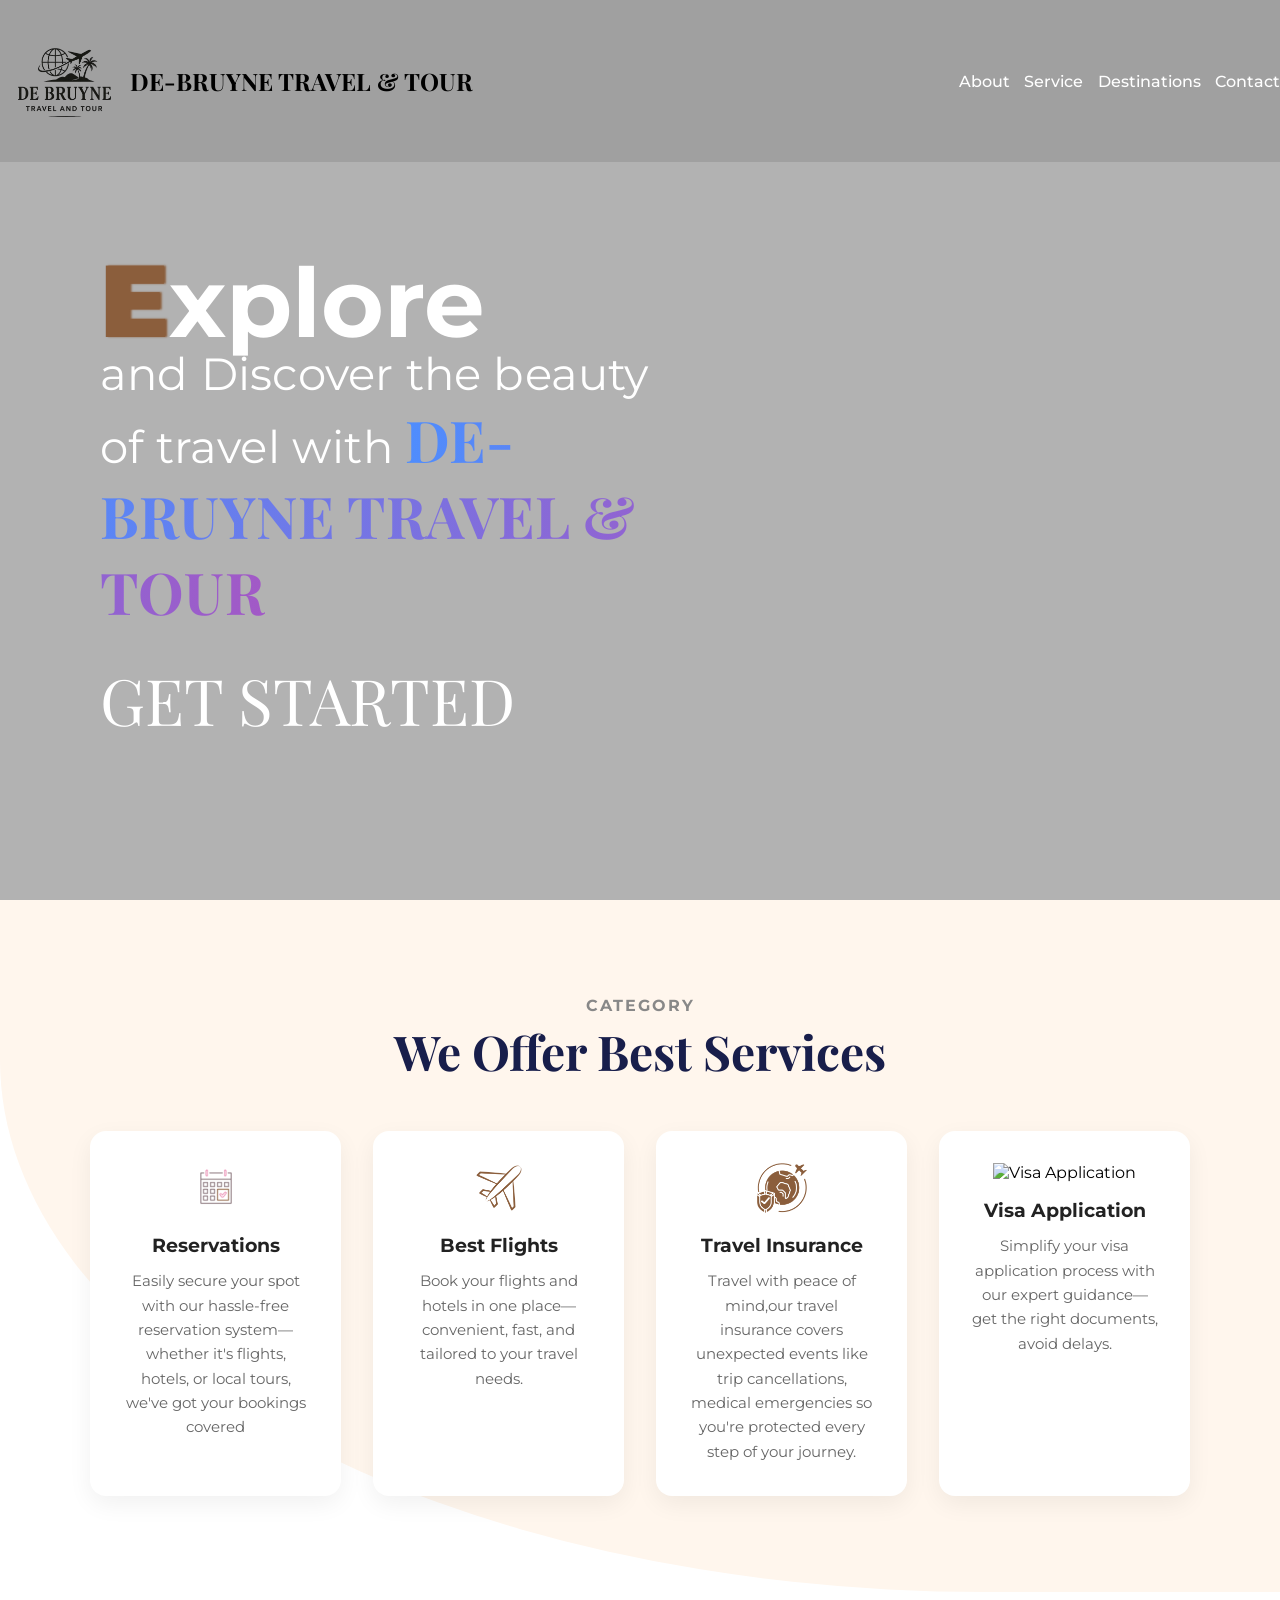
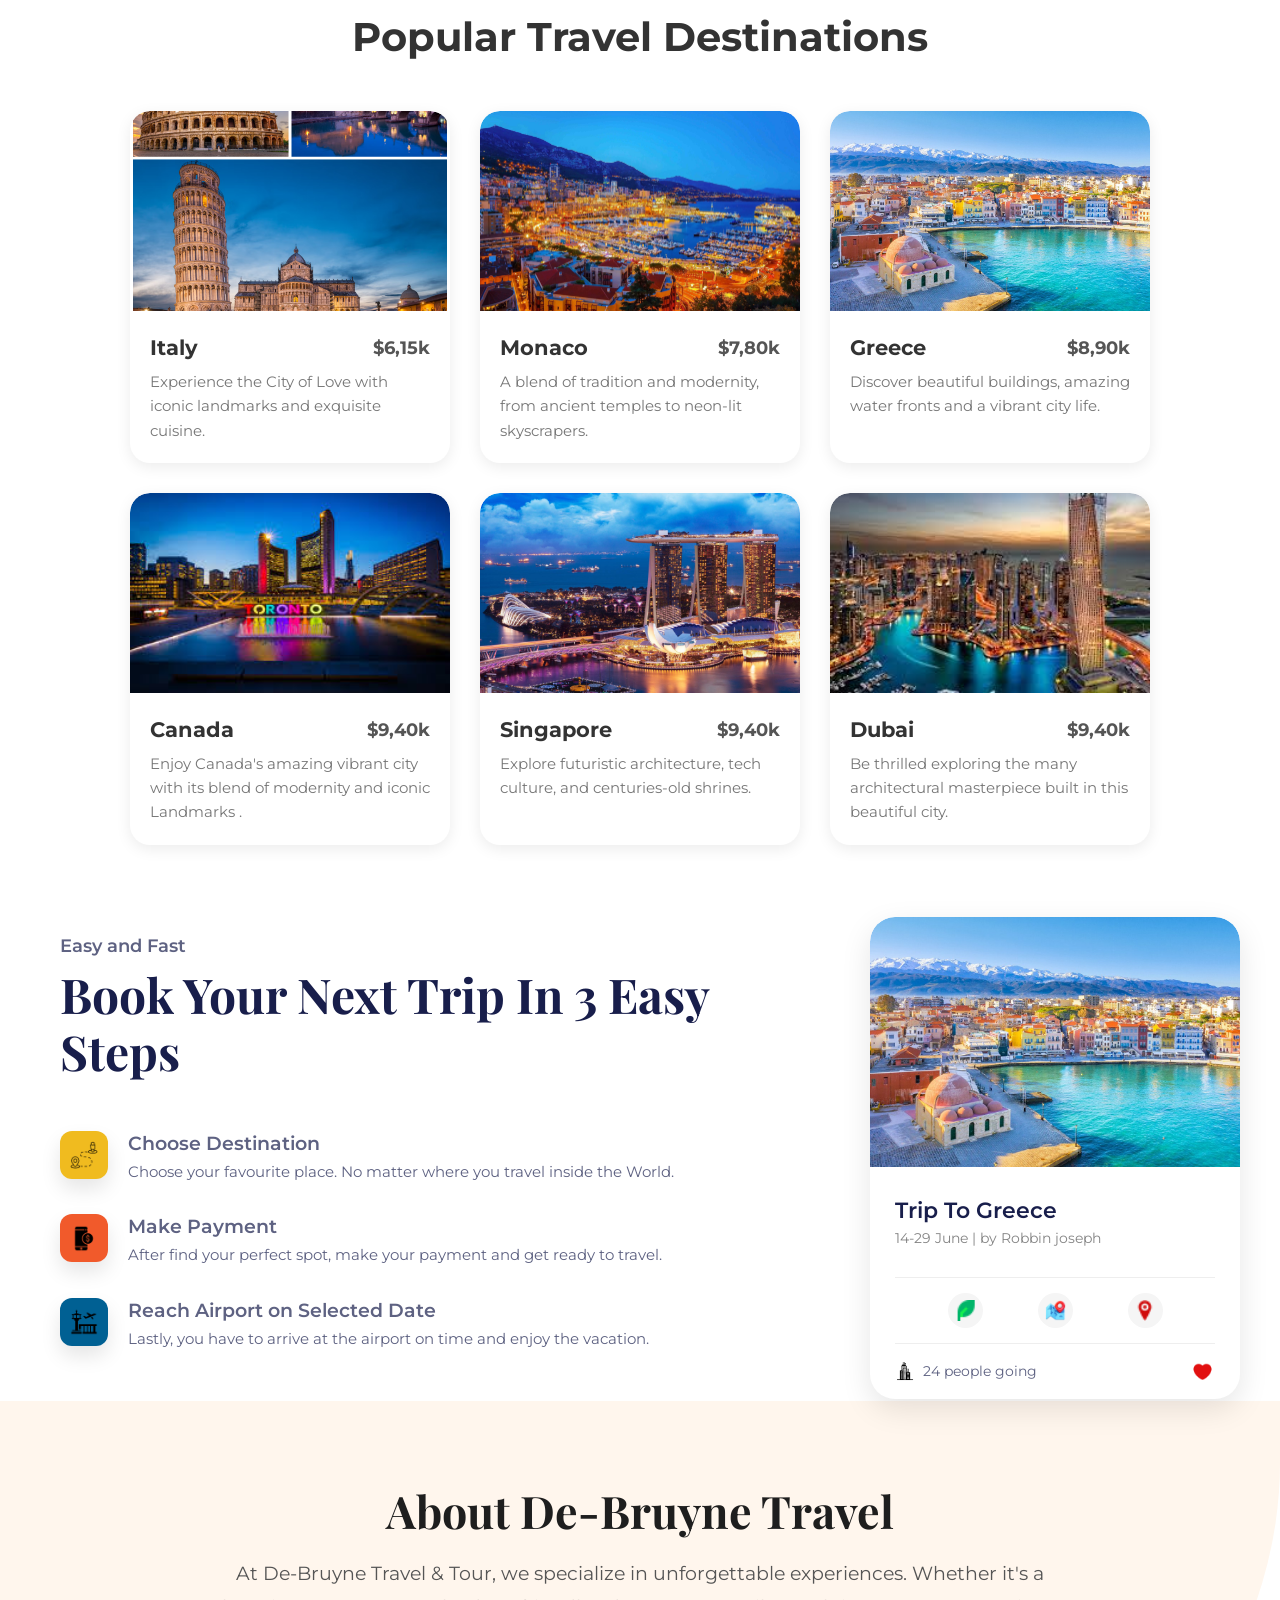
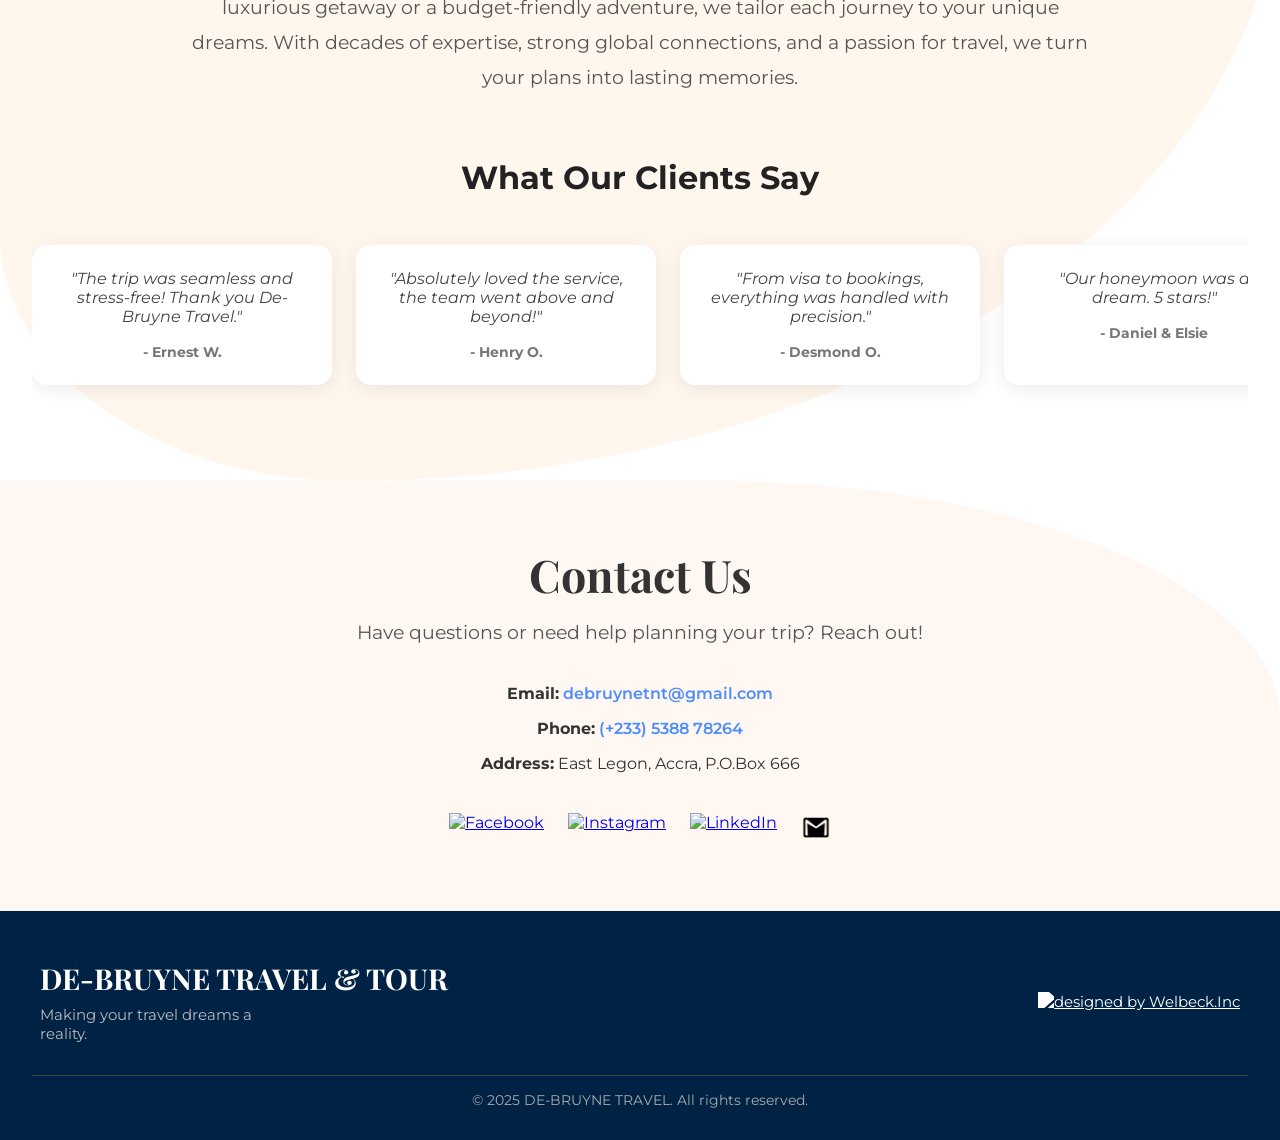
==== index.html @ 08036ef6 "Update index.html" ====
<!DOCTYPE html>
<html lang="en">
<head>
  <meta charset="UTF-8" />
  <meta name="viewport" content="width=device-width, initial-scale=1.0"/>
  <title>DE-BRUYNE TRAVEL</title>
  <link rel="stylesheet" href="stylesHENRY.css" />
</head>
<body>

  <!-- HERO SECTION -->
  <section class="hero">
    <!-- VIDEO BACKGROUND -->
    <video autoplay muted loop playsinline class="bg-video">
      <source src="videos/backgroundVid.mp4" type="video/mp4">
    </video>
    <div class="overlay"></div>

    <!-- HEADER AND NAVBAR OVER VIDEO -->
    <header>
      <nav class="navbar">
        <div class="logo-container">
          <img src="images/logo2.png" class="logo-img" alt="Logo">
          <div class="logo-text">DE-BRUYNE TRAVEL & TOUR</div>
        </div>
        <div class="nav-links">
          <a href="#abouts">About</a>
          <a href="#services">Service</a>
          <a href="#destination">Destinations</a>
          <a href="#contacts">Contact</a>
        </div>
      </nav>
    </header>

    <!-- HERO CONTENT -->
    <div class="hero-content">
   <h1><span class="black-letter">E</span>xplore</h1>

  <p>
  and Discover the beauty of travel with
  <span class="inline-banner">DE-BRUYNE TRAVEL & TOUR</span>
</p>
      
 <a href="#services" class="button-underline">GET STARTED</a>
 </div>
  </section>

  <!-- ADDITIONAL CONTENT BELOW HERO -->
    <section id="services" class="services">
  <h5 class="category-title">CATEGORY</h5>
  <h2 class="section-title">We Offer Best Services</h2>

  <div class="services-grid">
    <div class="service-card">
      <img src="Icons/icons8-reservation-64.png" alt="Reservations">
      <h3>Reservations</h3>
      <p>Easily secure your spot with our hassle-free reservation system—whether it's flights, hotels, or local tours, we've got your bookings covered</p>
    </div>
    <div class="service-card">
      <img src="Icons/icons8-aeroplane-99.png" alt="Flights icon">
      <h3>Best Flights</h3>
      <p>Book your flights and hotels in one place—convenient, fast, and tailored to your travel needs.</p>
    </div>
    <div class="service-card">
      <img src="Icons/icons8-travel-insurance-96.png" alt="Events icon">
      <h3>Travel Insurance</h3>
      <p>Travel with peace of mind,our travel insurance covers unexpected events like trip cancellations, medical emergencies so you're protected every step of your journey.</p>
    </div>
    <div class="service-card">
      <img src="https://img.icons8.com/?size=100&id=13608&format=png&color=000000" alt="Visa Application">
      <h3>Visa Application</h3>
      <p>Simplify your visa application process with our expert guidance—get the right documents, avoid delays.</p>
    </div>
  </div>
</section>
                <!-- ADDITIONAL CONTENT BELOW HERO -->

 <section id="destination" class="destinations-section">
        <h2>Popular Travel Destinations</h2>
        <div class="destinations-cards-container">
                  <!-- CARD 1 -->

            <div class="destination-card">
                <img src="images/photo-collage.png (2).png" alt="Italy">
                <div class="destination-card-content">
                    <div class="destination-card-header">
                        <h3>Italy</h3>
                        <span class="destination-price">$6,15k</span>
                    </div>
                    <p>Experience the City of Love with iconic landmarks and exquisite cuisine.</p>
                </div>
            </div>
                       <!-- CARD 2 -->

            <div class="destination-card">
                <img src="images/monaco.jpg" alt="Monaco">
                <div class="destination-card-content">
                    <div class="destination-card-header">
                        <h3>Monaco</h3>
                        <span class="destination-price">$7,80k</span>
                    </div>
                    <p>A blend of tradition and modernity, from ancient temples to neon-lit skyscrapers.</p>
                </div>
            </div>
                         <!-- CARD 3 -->
  
            <div class="destination-card">
                <img src="images/caption.jpg" alt="Greece">
                <div class="destination-card-content">
                    <div class="destination-card-header">
                        <h3>Greece</h3>
                        <span class="destination-price">$8,90k</span>
                    </div>
                    <p>Discover beautiful buildings, amazing water fronts and a vibrant city life.</p> 
                </div>
          </div>
                        <!-- CARD 4 -->
           <div class="destination-card">
                    <img src="images/images (1).jpeg" alt="canada">
                     <div class="destination-card-content">
                       <div class="destination-card-header">
                           <h3>Canada</h3>
                           <span class="destination-price">$9,40k</span>
                        </div>
                       <p> Enjoy Canada's amazing vibrant city with its blend of modernity and iconic Landmarks .</p>
                    </div>
                  </div>  
                           <!-- CARD 5 -->
             <div class="destination-card">
                    <img src="images/Singapore.jpg" alt="singapore">
                     <div class="destination-card-content">
                       <div class="destination-card-header">
                           <h3>Singapore</h3>
                           <span class="destination-price">$9,40k</span>
                        </div>
                       <p>Explore futuristic architecture, tech culture, and centuries-old shrines.</p>
                    </div>
                </div>  
                
                        <!-- CARD 6 -->
                <div class="destination-card">
                    <img src="images/dubai.jpeg" alt="dubai">
                     <div class="destination-card-content">
                       <div class="destination-card-header">
                           <h3>Dubai</h3>
                           <span class="destination-price">$9,40k</span>
                        </div>
                       <p>Be thrilled exploring the many architectural masterpiece built in this beautiful city.</p>
                    </div>
                  </div>  
    </section>
                        
                        
  
  </section>
                        
 <section class="booking-steps-section">
        <div class="steps-container">
            <p class="section-subtitle">Easy and Fast</p>
            
            <h2 class="section-title">Book Your Next Trip In 3 Easy Steps</h2>

            <div class="step-item">
                <div class="step-icon yellow-bg">
                    <img src="Icons/icons8-destination-62.png" alt="Choose Destination Icon">
                </div>
                <div class="step-text">
                    <h4>Choose Destination</h4>
                    <p>Choose your favourite place. No matter where you travel inside the World.</p>
                </div>
            </div>

            <div class="step-item">
                <div class="step-icon orange-bg">
                    <img src="Icons/icons8-payment-method-64 (3).png" alt="Make Payment Icon">
                </div>
                <div class="step-text">
                    <h4>Make Payment</h4>
                    <p>After find your perfect spot, make your payment and get ready to travel.</p>
                </div>
            </div>

            <div class="step-item">
                <div class="step-icon blue-bg">
                    <img src="Icons/icons8-airport-64.png" alt="Reach Airport Icon">
                </div>
                <div class="step-text">
                    <h4>Reach Airport on Selected Date</h4>
                    <p>Lastly, you have to arrive at the airport on time and enjoy the vacation.</p>
                </div>
            </div>
        </div>

        <div class="trip-card">
            <img src="images/caption.jpg" alt="Trip to Greece">
            <div class="card-details">
                <h3>Trip To Greece</h3>
                <p class="sub-text">14-29 June | by Robbin joseph</p>
            </div>
            <div class="card-icons-row">
                <div class="icon-circle"><img src="Icons/icons8-leaf-16.png" alt="Plane Icon"></div>
                <div class="icon-circle"><img src="Icons/icons8-map-94.png" alt="Building Icon"></div>
                <div class="icon-circle"><img src="Icons/icons8-pointer-16.png" alt="Map Icon"></div>
            </div>
            <div class="card-footer">
                <div class="people-going">
                    <img src="Icons/icons8-skyscraper-68.png" alt="Users Icon" class="inline-icon">
                    <span>24 people going</span>
                </div>
                <img src="Icons/icons8-heart-64.png" alt="Heart Icon" class="heart-icon-img">
            </div>
        </div>
    </section>
    
       
  <section class="about-testimonials">
  <!-- ABOUT SECTION -->
  <div class="about-company">
    <h2>About De-Bruyne Travel</h2>
    <p>
      At De-Bruyne Travel & Tour, we specialize in unforgettable experiences. Whether it's a luxurious getaway or a budget-friendly adventure, we tailor each journey to your unique dreams. With decades of expertise, strong global connections, and a passion for travel, we turn your plans into lasting memories.
    </p>
  </div>


  <!-- TESTIMONIALS -->
  <div id="abouts" class="testimonials-section">
    <h3>What Our Clients Say</h3>
    <div class="testimonial-slider">
      <!-- Testimonial 1 -->
      <div class="testimonial-card">
        <p>"The trip was seamless and stress-free! Thank you De-Bruyne Travel."</p>
        <span>- Ernest W.</span>
      </div>
      <!-- Testimonial 2 -->
      <div class="testimonial-card">
        <p>"Absolutely loved the service, the team went above and beyond!"</p>
        <span>- Henry O.</span>
      </div>
      <!-- Testimonial 3 -->
      <div class="testimonial-card">
        <p>"From visa to bookings, everything was handled with precision."</p>
        <span>- Desmond O.</span>
      </div>
      <!-- Testimonial 4 -->
      <div class="testimonial-card">
        <p>"Our honeymoon was a dream. 5 stars!"</p>
        <span>- Daniel & Elsie</span>
      </div>
      <!-- Testimonial 5 -->
      <div class="testimonial-card">
        <p>"Highly professional and very friendly staff."</p>
        <span>- Welbeck E.</span>
      </div>
      <!-- Testimonial 6 -->
      <div class="testimonial-card">
        <p>"I’ll definitely book again. Best flight deals ever!"</p>
        <span>- Irene L.</span>
      </div>
      <!-- Testimonial 7 -->
      <div class="testimonial-card">
        <p>"Very smooth visa process and great support!"</p>
        <span>- Brian T.</span>
      </div>
      <!-- Testimonial 8 -->
      <div class="testimonial-card">
        <p>"They helped me plan the perfect family holiday."</p>
        <span>- Olivia K.</span>
      </div>
    </div>
  </div>
</section>

   <section id="contacts" class="contact-section" id="contact">
  <div class="contact-container">
    <h2>Contact Us</h2>
    <p>Have questions or need help planning your trip? Reach out!</p>

    <div class="contact-info">
      <div class="contact-item">
        <strong>Email:</strong>
        <a href="mailto:debruynetnt@gmail.com">debruynetnt@gmail.com</a>
      </div>
      <div class="contact-item">
        <strong>Phone:</strong>
        <a href="tel:+233538878262">(+233) 5388 78264</a>
      </div>
      <div class="contact-item">
        <strong>Address:</strong>
        East Legon, Accra, P.O.Box 666
      </div>
    </div>

    <div class="social-icons">
      <a href="#" target="_blank"><img src="https://img.icons8.com/ios-filled/30/facebook--v1.png" alt="Facebook"></a>
      <a href="https://www.instagram.com/debruyne_travel_and_tour?igsh=enB5cDc5aW04NGdr&utm_source=qr" target="_blank"><img src="https://img.icons8.com/ios-filled/30/instagram-new.png" alt="Instagram"></a>
      <a href="#" target="_blank"><img src="https://img.icons8.com/ios-filled/30/linkedin.png" alt="LinkedIn"></a>
      <a href="debruynetnt@gmail.com" target="_blank"><img src="Icons/icons8-gmail-logo-64.png" alt="GMAIL"></a>
    </div>
  </div>
</section>
    



    <footer class="site-footer">
  <div class="footer-container">
    <div class="footer-logo">
      <h3>DE-BRUYNE TRAVEL & TOUR</h3>
      <p>Making your travel dreams a reality.</p>
    </div>


    <div class="footer-social">
      <a href="###"><img src="#" alt="designed by Welbeck.Inc"></a>
    </div>
  </div>

  <div class="footer-bottom">
    <p>&copy; 2025 DE-BRUYNE TRAVEL. All rights reserved.</p>
  </div>
</footer>


</body>
</html>
---- stylesHENRY.css ----
@import url('https://fonts.googleapis.com/css2?family=Playfair+Display&family=Montserrat&display=swap');

* {
  margin: 0;
  padding: 0;
  box-sizing: border-box;
}
body {
  max-width: 100vw;
  overflow-x: hidden;
}

html {
  scroll-behavior: smooth;
}

body, html {
  height: 100%;
  font-family: 'Montserrat', sans-serif;
}
header {
  position:absolute;
  top: 0;
  width: 100%;
  z-index: 10;
}

.logo-container {
  display: flex;
  align-items: center;
    z-index:2;
}

.logo-img {
  height: 130px;
  vertical-align: left;
}

.logo-text {
  font-size: 1.5rem;
  color: black;
  font-family: 'Playfair Display', serif;
  font-weight: bold;
}

.navbar {
  display: flex;
  justify-content: space-between;
  align-items: center; /* ✅ Align vertically in center */
  padding: 1rem 0rem ;
  background: rgba(0, 0, 0, 0.1);
}

.nav-links {
  display: flex;
  gap: 0.9rem; /* 👈 adds space between links */
}

.nav-links a {
  color: white;
  text-decoration: none;
  font-weight: 500;
  transition: color 0.3s;
}

.nav-links a:hover {
  background: #fff;
  color: #002244;
  padding: 8px 20px;
  border-radius: 20px;
  transition: background 0.3s, color 0.3s;
 
}

.hero {
  position: relative;
  height: 100vh;
  overflow: hidden;
  color: white;
  display: flex;
  align-items: center;
  }

.bg-video {
  position: absolute;
  top: 0; left: 0;
  width: 100%;
  height: 100%;
  object-fit: cover;
  z-index: -1;
}

.overlay {
  position: absolute;
  top: 0; left: 0;
  width: 100%;
  height: 100%;
  background: rgba(0, 0, 0, 0.3);
  z-index: 0;
}

.hero-content {
  z-index: 2;
  text-align: left;
  padding-left: 100px;
  max-width: 700px;
   position: relative;
}

.black-letter {
  color: #8B5E3C;
  font-weight:900;
  text-shadow: 2px 0 2px #8B5E3C;
  font-size:6.4rem;
}

.hero-content h1 {
  color:white;
  font-size: 6rem;
  margin-bottom: -1rem;

}

.hero-content p {
  font-size: 2.8rem;
  color:white;
  font-family:'Montserrat';
   margin-bottom: 1.8rem;
   letter-spacing: 0.2px;
}


@media (max-width: 768px) {
  .hero-content {
    padding: 0 20px;
    text-align: center;
    max-width: 100%;
  }

  .hero-content h1 {
    font-size: 2.5rem;
  }

  .hero-content p {
    font-size: 1.2rem;
  }

  .inline-banner {
    font-size: 1.5rem;
    display: inline;
  }

  .button-underline {
    font-size: 1.8rem;
  }
}








.inline-banner {
  display: inline;
  font-size: 3.6rem;
  font-family: 'Playfair Display', serif;
  background: linear-gradient(90deg, #4f8dfd, #a259c6);
  -webkit-background-clip: text;
  -webkit-text-fill-color: transparent;
  background-clip: text;
  color: transparent;
  font-weight: bold;  
}


.nowrap-line {
  white-space: nowrap; /* Forces the entire phrase onto one line */
}

.button-underline {
  position: relative;
  display: inline-block;
  color: white;
  font-size: 1.5rem;
  text-decoration: none;
  padding: 0;
  background: none;
  border: none;
  font-family: 'Playfair Display', serif;
  font-size:4rem;
  cursor: pointer;
}

.button-underline::after {
  content: '';
  position: absolute;
  left: 0;
  bottom: -5px; /* space under the text */
  width: 0;
  height: 3px;
  background: white;;
  transition: width 0.4s ease-in-out;
}

.button-underline:hover::after {
  width: 100%;
}







h1 {
    padding-top: 80px; 
    margin-bottom:100rem;
}
/* To make sure text doesn't squish or overflow on small screens, add this to your CSS:*/
@media (max-width: 768px) {

  .hero-content h1 {
    font-size: 3rem;
  }

  .hero-content p {
    font-size: 1.5rem;
  }
}
/* To make sure text doesn't squish or overflow on small screens, add this to your CSS:*/


.services {
  padding: 6rem 2rem;
  background: #fff6ed; /* light pastel background */
  text-align: center;
   border-bottom-left-radius: 100%100%;
  border-bottom-right-radius: 30% 0%;
}

.category-title {
  color: #888;
  font-size: 1rem;
  font-weight: bold;
  margin-bottom: 0.5rem;
  letter-spacing: 2px;
}

.section-title {
  font-size: 2.5rem;
  font-family: 'Playfair Display', serif;
  color: #1f1f1f;
  margin-bottom: 3rem;
}

.services-grid {
  display: grid;
  grid-template-columns: repeat(auto-fit, minmax(220px, 1fr));
  gap: 2rem;
  max-width: 1100px;
  margin: 0 auto;
}

.service-card {
  background: white;
  border-radius: 16px;
  padding: 2rem;
  box-shadow: 0 8px 24px rgba(0,0,0,0.06);
  transition: transform 0.3s ease, box-shadow 0.3s ease;
}

.service-card:hover {
  transform: translateY(-6px);
  box-shadow: 0 12px 32px rgba(0,0,0,0.08);
}

.service-card img {
  width: 50px;
  margin-bottom: 1rem;
}

.service-card h3 {
  font-size: 1.2rem;
  margin-bottom: 0.8rem;
  color: #222;
}

.service-card p {
  color: #666;
  font-size: 0.95rem;
  line-height: 1.6;
}






/* Styles for the NEW Destinations Section */
.destinations-section {
    text-align: center;
    padding: 20px;
    max-width: 1200px;
    width: 100%;
    margin: 0 auto;
    margin-bottom: 50px; /* Space below this section if more content follows */
}

.destinations-section h2 {
    font-size: 2.5em;
    color: #333;
    margin-bottom: 50px;
    font-weight: bold;
}

.destinations-cards-container {
    display: flex;
    justify-content: center;
    flex-wrap: wrap; /* Allows cards to wrap on smaller screens */
    gap: 30px; /* Space between cards */
}

.destination-card {
    background-color: #fff;
    border-radius: 20px; /* More rounded corners for the card */
    box-shadow: 0 4px 15px rgba(0, 0, 0, 0.08); /* Subtle shadow */
    overflow: hidden; /* Ensures image corners are rounded with the card */
    width: 320px; /* Fixed width for each card */
    text-align: left;
    transition: transform 0.3s ease, box-shadow 0.3s ease;
}

.destination-card:hover {
    transform: translateY(-5px); /* Slight lift on hover */
    box-shadow: 0 6px 20px rgba(0, 0, 0, 0.12); /* Enhanced shadow on hover */
}

.destination-card img {
    width: 100%;
    height: 200px; /* Fixed height for images */
    object-fit: cover; /* Ensures images cover the area without distortion */
    border-top-left-radius: 20px; /* Rounded top corners for image */
    border-top-right-radius: 20px; /* Rounded top corners for image */
}

.destination-card-content {
    padding: 20px;
}

.destination-card-header {
    display: flex;
    justify-content: space-between;
    align-items: center;
    margin-bottom: 10px;
}

.destination-card-content h3 {
    font-size: 1.3em;
    color: #333;
    margin: 0;
}

.destination-card-content .destination-price {
    font-size: 1.1em;
    color: #555;
    font-weight: bold;
}

.destination-card-content p {
    font-size: 0.95em;
    color: #777;
    line-height: 1.6;
}




/* Responsive adjustments for Destinations Section */
@media (max-width: 1024px) {
    .destination-card {
        width: 300px; /* Slightly smaller cards on medium screens */
    }
}

@media (max-width: 768px) {
    .destinations-section h2 {
        font-size: 2em;
    }
    .destinations-cards-container {
        flex-direction: column; /* Stack cards vertically on small screens */
        align-items: center;
    }
    .destination-card {
        width: 90%; /* Occupy more width on small screens */
        max-width: 350px; /* Prevent cards from getting too wide */
    }
}


   .booking-steps-section {
    display: flex;
    flex-wrap: wrap; /* Allows wrapping on smaller screens */
    justify-content: center; /* Center items horizontally */
    align-items: center; /* Center items vertically */
    gap: 80px; /* Space between the two main columns */
    max-width: 1200px; /* Limit overall width */
    width: 100%;
    margin: 0 auto;
    
}
/* Left Column - Steps Container */
.steps-container {
    flex: 1; /* Allow to grow */
    min-width: 350px; /* Minimum width before wrapping */
    text-align: left;
    padding: 20px;
}

.section-subtitle {
    font-size: 1.1em;
    color: #5E6282; /* Muted blue/gray */
    font-weight: 600;
    margin-bottom: 10px;
}

.section-title {
    font-size: 3em; /* Large, bold title */
    color: #181E4B; /* Dark blue */
    line-height: 1.2;
    margin-top: 0;
    margin-bottom: 50px;
    font-weight: 700;
}

.step-item {
    display: flex;
    align-items: flex-start; /* Align icon and text to the top */
    margin-bottom: 30px;
}

.step-icon {
    width: 48px;
    height: 48px;
    border-radius: 12px; /* Slightly rounded corners for the icon background */
    display: flex;
    justify-content: center;
    align-items: center;
    flex-shrink: 0; /* Prevent icon container from shrinking */
    box-shadow: 0 10px 20px rgba(0, 0, 0, 0.1); /* Subtle shadow for icons */
}

.step-icon img { /* Styling for your custom icon images */
    width: 60%; /* Adjust size as needed, e.g., 60% of the 48px container */
    height: 60%;
    object-fit: contain; /* Ensure the image fits without cropping */
}

.yellow-bg {
    background-color: #F0BB1F;
}
.orange-bg {
    background-color: #F15A2B;
}
.blue-bg {
    background-color: #006093; /* A darker blue to match the reference */
}

.step-text {
    margin-left: 20px;
}

.step-text h4 {
    font-size: 1.2em;
    color: #5E6282;
    margin-top: 0;
    margin-bottom: 5px;
    font-weight: 600;
}

.step-text p {
    font-size: 0.95em;
    color: #5E6282;
    line-height: 1.6;
    margin: 0;
}

/* Right Column - Trip Card */
.trip-card {
    background-color: #fff;
    border-radius: 25px; /* More rounded corners */
    box-shadow: 0 10px 30px rgba(0, 0, 0, 0.1); /* Pronounced shadow */
    width: 370px; /* Fixed width for the card */
    overflow: hidden;
    position: relative; /* For the heart icon positioning */
    flex-shrink: 0; /* Prevent card from shrinking */
}

.trip-card > img { /* Target the main trip image */
    width: 100%;
    height: 250px; /* Fixed height for image */
    object-fit: cover;
    border-top-left-radius: 25px;
    border-top-right-radius: 25px;
}

.card-details {
    padding: 25px;
    padding-bottom: 15px;
}

.card-details h3 {
    font-size: 1.4em;
    color: #181E4B;
    margin-top: 0;
    margin-bottom: 5px;
    font-weight: 600;
}

.card-details .sub-text {
    font-size: 0.9em;
    color: #848484;
    margin-bottom: 15px;
}

.card-icons-row {
    display: flex;
    justify-content: space-around;
    align-items: center;
    padding: 15px 25px;
    border-top: 1px solid #eee; /* Separator line */
    border-bottom: 1px solid #eee; /* Separator line */
    margin: 0 25px; /* Apply margin to the row itself */
}

.icon-circle {
    width: 35px;
    height: 35px;
    border-radius: 50%;
    background-color: #f5f5f5; /* Light grey background for icon circles */
    display: flex;
    justify-content: center;
    align-items: center;
    flex-shrink: 0;
}

.icon-circle img { /* Styling for icons inside circles */
    width: 60%; /* Adjust size */
    height: 60%;
    object-fit: contain;
}

.card-footer {
    display: flex;
    justify-content: space-between;
    align-items: center;
    padding: 15px 25px;
}

.people-going {
    display: flex;
    align-items: center;
    color: #5E6282;
    font-size: 0.9em;
}

.people-going .inline-icon { /* Styling for the users icon */
    width: 20px; /* Adjust size */
    height: 20px;
    margin-right: 8px;
    object-fit: contain;
}

.heart-icon-img { /* Styling for the heart icon image */
    width: 25px; /* Adjust size */
    height: 25px;
    cursor: pointer;
    transition: transform 0.2s ease;
    object-fit: contain;
}

.heart-icon-img:hover {
    transform: scale(1.1);
}


/* Responsive Adjustments */
@media (max-width: 992px) {
    .booking-steps-section {
        flex-direction: column; /* Stack columns vertically */
        gap: 50px;
    }
    .steps-container {
        min-width: unset;
        width: 100%;
        max-width: 500px; /* Constrain width on smaller screens */
    }
    .section-title {
        font-size: 2.5em; /* Smaller title on smaller screens */
        margin-bottom: 30px;
    }
    .trip-card {
        width: 90%; /* Make card wider on smaller screens */
        max-width: 400px; /* Limit max width */
    }
}

@media (max-width: 576px) {
    .section-title {
        font-size: 2em;
    }
    .step-text h4 {
        font-size: 1.1em;
    }
    .step-text p {
        font-size: 0.9em;
    }
    .trip-card {
        width: 100%; /* Full width on very small screens */
        border-radius: 15px;
    }
    .trip-card > img {
        height: 200px; /* Adjust image height */
    }
}


.about-testimonials {
  padding: 5rem 2rem;
  background-color: #fff6ed;
  text-align: center;
   border-bottom-left-radius: 30% 40%;
  border-bottom-right-radius: 80% 100%;
}

.about-company {
  max-width: 900px;
  margin: 0 auto 4rem auto;
}

.about-company h2 {
  font-size: 2.8rem;
  font-family: 'Playfair Display', serif;
  margin-bottom: 1rem;
  color: #1e1e1e;
}

.about-company p {
  font-size: 1.2rem;
  color: #555;
  line-height: 1.8;
  font-family: 'Montserrat', sans-serif;
}

.testimonials-section h3 {
  font-size: 2rem;
  font-weight: 700;
  margin-bottom: 2rem;
  color: #222;
}

.testimonial-slider {
  display: flex;
  overflow-x: auto;
  scroll-snap-type: x mandatory;
  gap: 1.5rem;
  padding: 1rem;
  scroll-behavior: smooth;
}

.testimonial-card {
  flex: 0 0 300px;
  background: #fff;
  border-radius: 15px;
  padding: 1.5rem;
  box-shadow: 0 4px 20px rgba(0, 0, 0, 0.08);
  scroll-snap-align: start;
  transition: transform 0.3s ease;
}

.testimonial-card:hover {
  transform: translateY(-5px);
}

.testimonial-card p {
  font-style: italic;
  font-size: 1rem;
  color: #444;
  margin-bottom: 1rem;
}

.testimonial-card span {
  font-weight: bold;
  font-size: 0.9rem;
  color: #777;
}





.contact-section {
  background: #fef7f2;
  padding: 4rem 2rem;
  text-align: center;
  color: #333;
   border-top-left-radius: 100% 0%;
  border-top-right-radius: 80% 100%;
}
}

.contact-container {
  max-width: 800px;
  margin: 0 auto;
}

.contact-section h2 {
  font-family: 'Playfair Display', serif;
  font-size: 2.8rem;
  margin-bottom: 1rem;
}

.contact-section p {
  font-size: 1.2rem;
  margin-bottom: 2.5rem;
  color: #555;
}

.contact-info {
  display: flex;
  flex-direction: column;
  gap: 1rem;
  margin-bottom: 2.5rem;
}

.contact-item a {
  color: #4f8dfd;
  text-decoration: none;
  font-weight: 600;
}

.social-icons {
  display: flex;
  justify-content: center;
  gap: 1.5rem;
  margin-top: 1rem;
}

.social-icons img {
  width: 30px;
  transition: transform 0.3s ease;
}

.social-icons img:hover {
  transform: scale(1.2);
}







.site-footer {
  background: #002244;
  color: #fff;
  padding: 3rem 2rem 2rem;
  font-size: 0.95rem;
}

.footer-container {
  display: flex;
  justify-content: space-between;
  flex-wrap: wrap;
  max-width: 1200px;
  margin: 0 auto;
  gap: 2rem;
}

.footer-logo h3 {
  font-family: 'Playfair Display', serif;
  font-size: 1.8rem;
  margin-bottom: 0.5rem;
}

.footer-logo p {
  color: #bbb;
  max-width: 250px;
}

.footer-social {
  display: flex;
  align-items: center;
  gap: 1rem;
}

.footer-social img {
  width: 24px;
  filter: brightness(0) invert(1);
  transition: transform 0.3s ease;
}

.footer-social img:hover {
  transform: scale(1.2);
}

.footer-bottom {
  text-align: center;
  margin-top: 2rem;
  font-size: 0.85rem;
  color: #aaa;
  border-top: 1px solid #444;
  padding-top: 1rem;
}

/* Responsive Footer */
@media (max-width: 768px) {
  .footer-container {
    flex-direction: column;
    align-items: center;
    text-align: center;
  }

  .footer-links {
    flex-direction: row;
    flex-wrap: wrap;
    justify-content: center;
    gap: 1rem;
  }

  .footer-logo p {
    margin: 0 auto;
  }
}
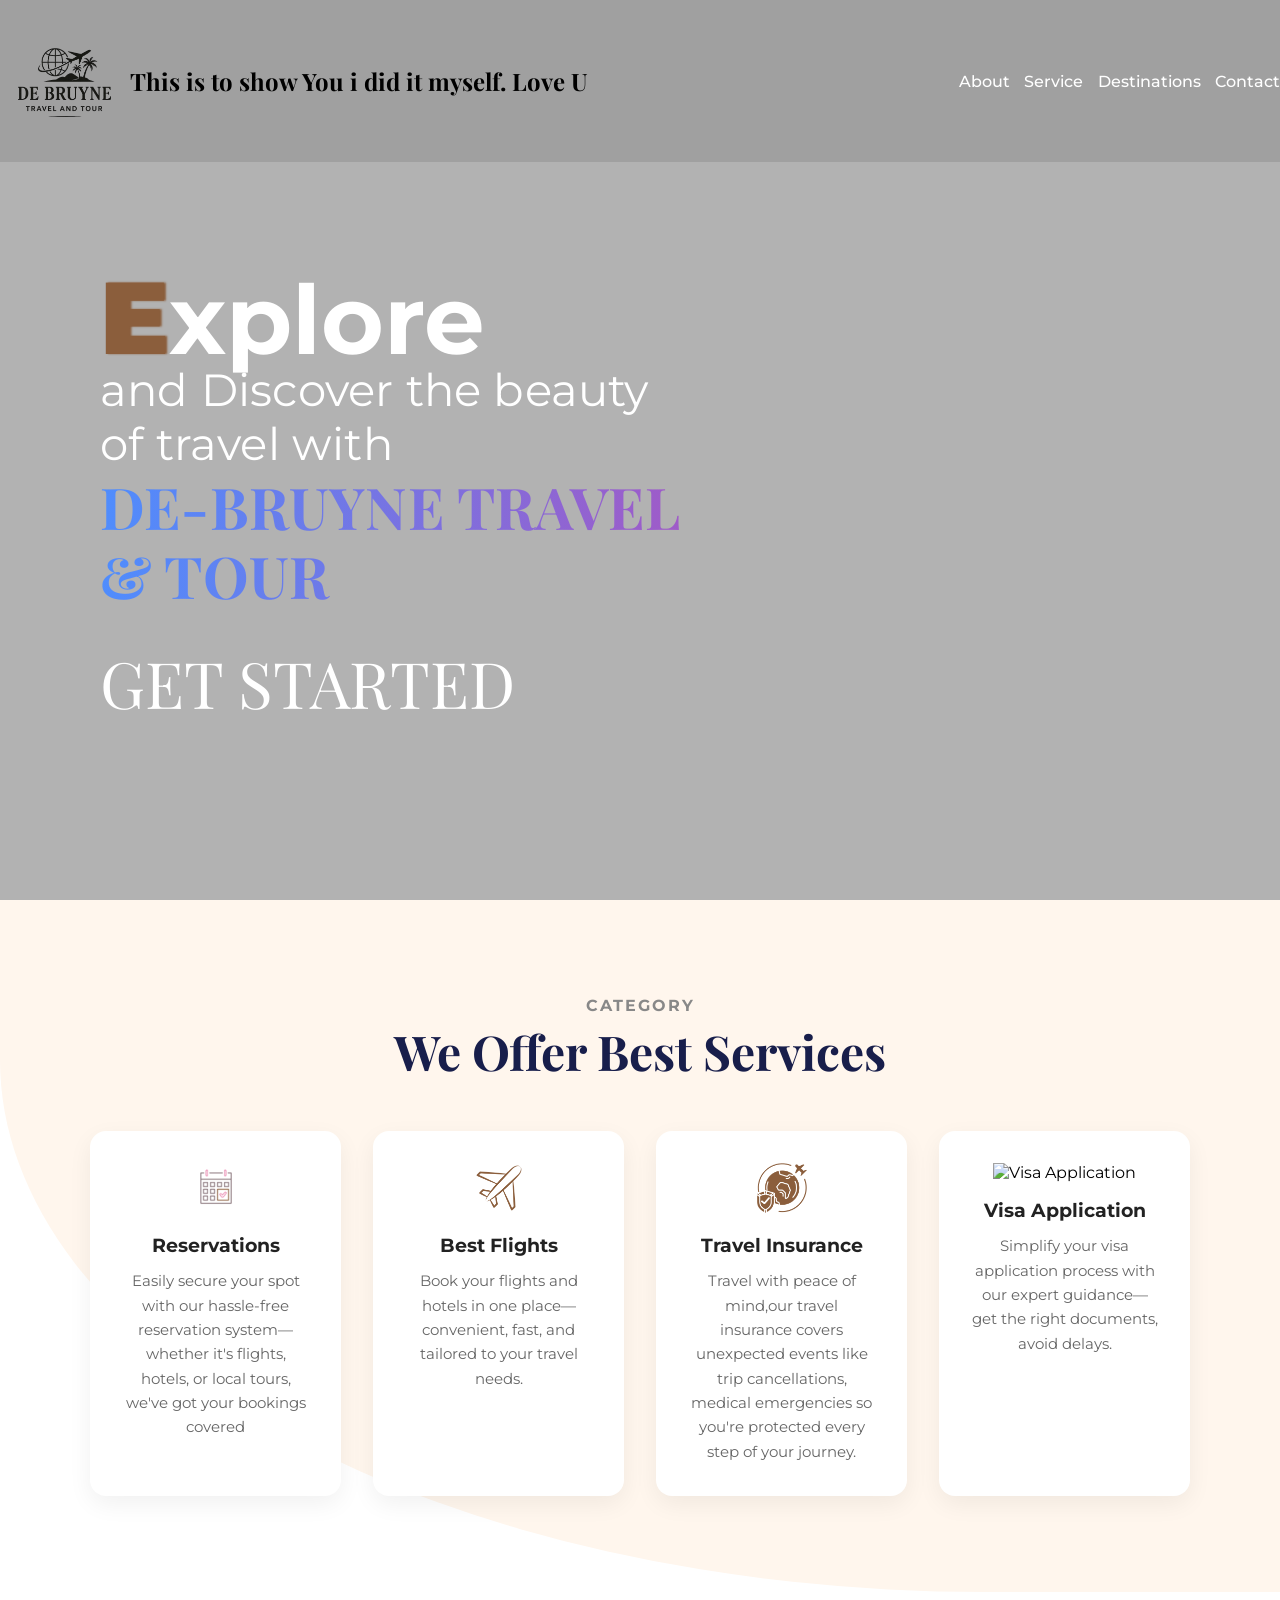
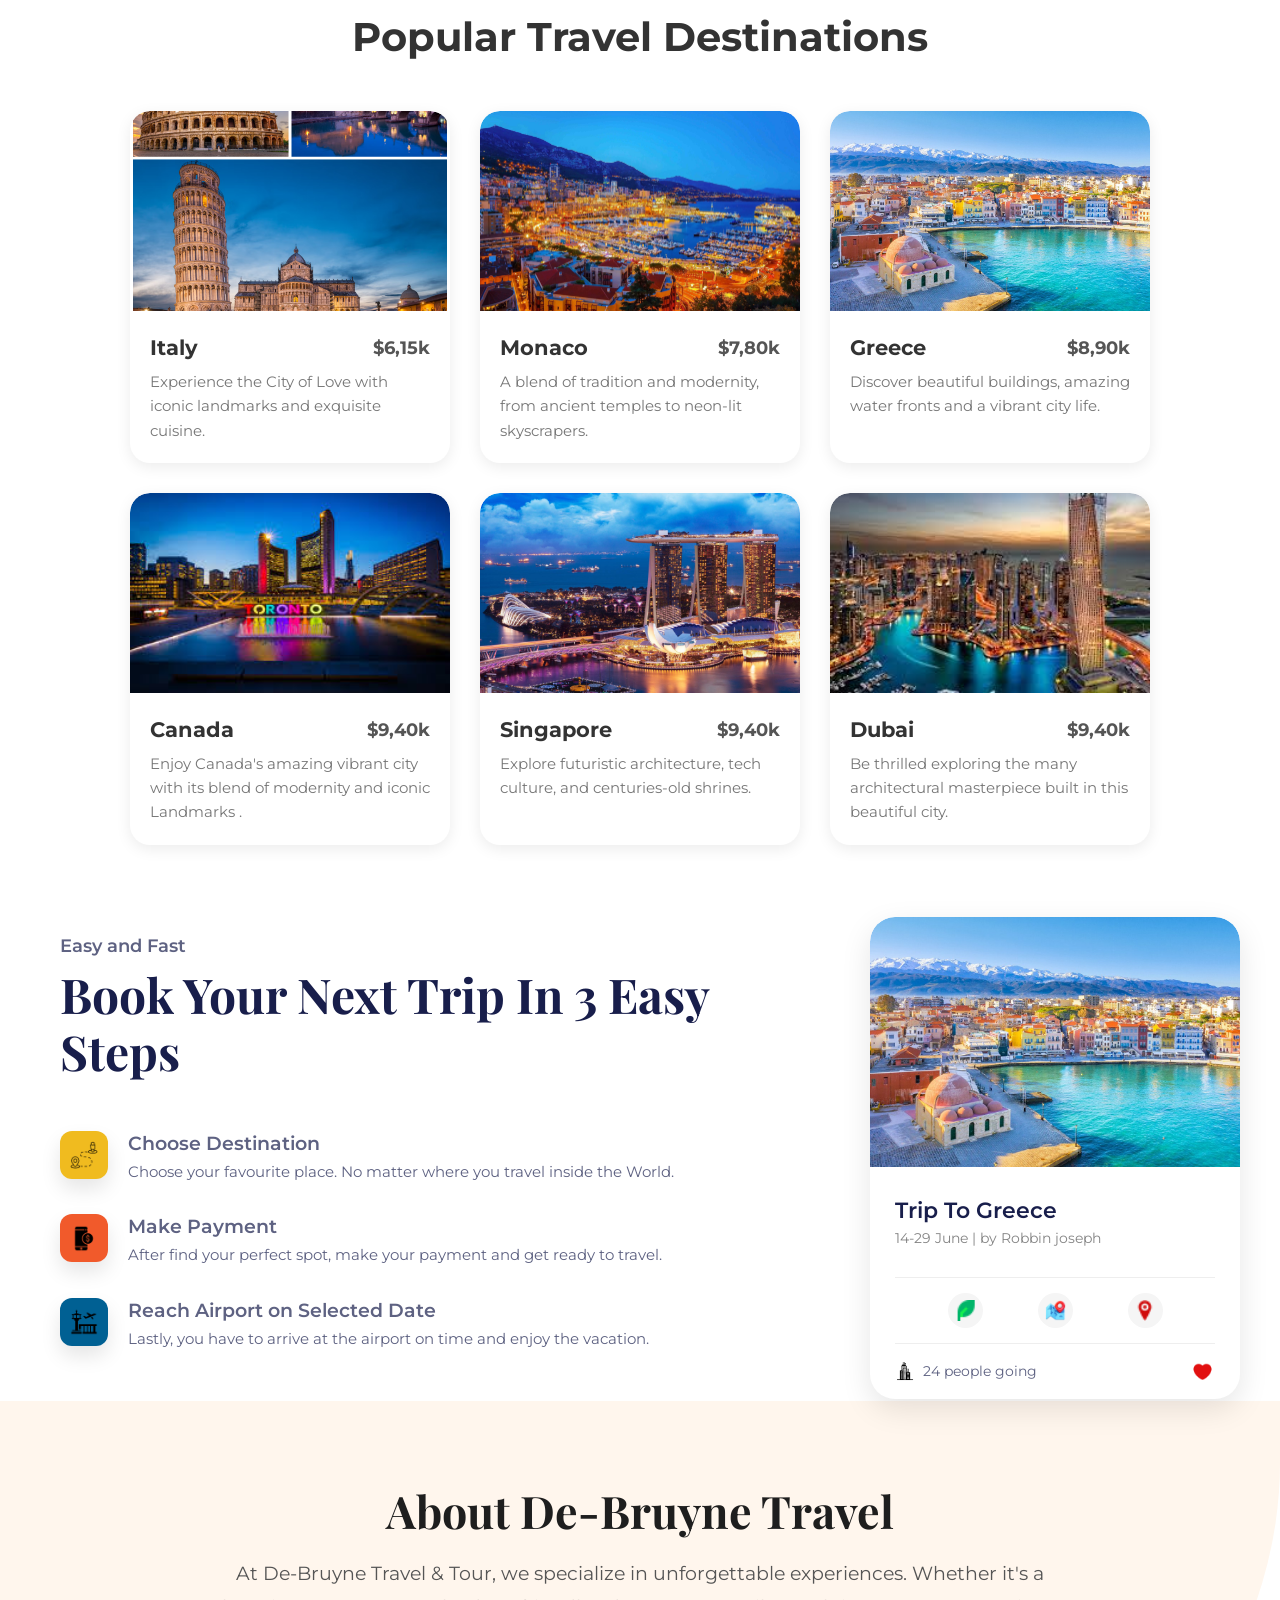
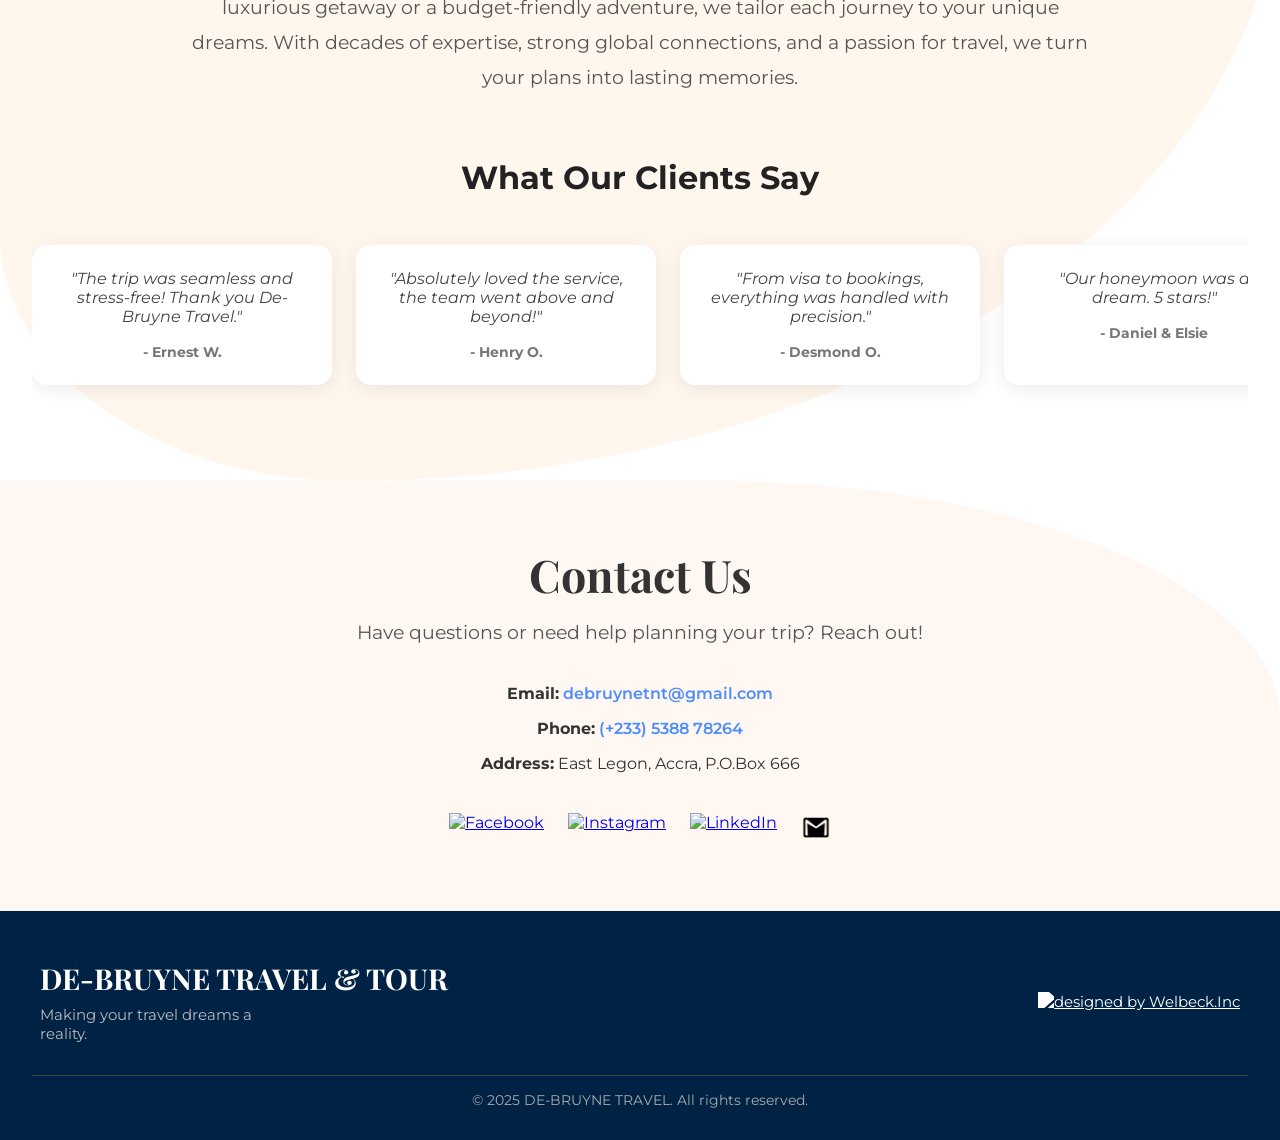
==== commit 6d76b106: "Update index.html" ====
--- a/index.html
+++ b/index.html
@@ -21,7 +21,7 @@
       <nav class="navbar">
         <div class="logo-container">
           <img src="images/logo2.png" class="logo-img" alt="Logo">
-          <div class="logo-text">DE-BRUYNE TRAVEL & TOUR</div>
+          <div class="logo-text">This is to show You i did it myself. Love U</div>
         </div>
         <div class="nav-links">
           <a href="#abouts">About</a>
--- a/stylesHENRY.css
+++ b/stylesHENRY.css
@@ -127,6 +127,8 @@
   font-family:'Montserrat';
    margin-bottom: 1.8rem;
    letter-spacing: 0.2px;
+   line-height: 1.2;
+    word-wrap: break-word;
 }
 
 
@@ -163,7 +165,7 @@
 
 
 .inline-banner {
-  display: inline;
+  display: inline-block;
   font-size: 3.6rem;
   font-family: 'Playfair Display', serif;
   background: linear-gradient(90deg, #4f8dfd, #a259c6);
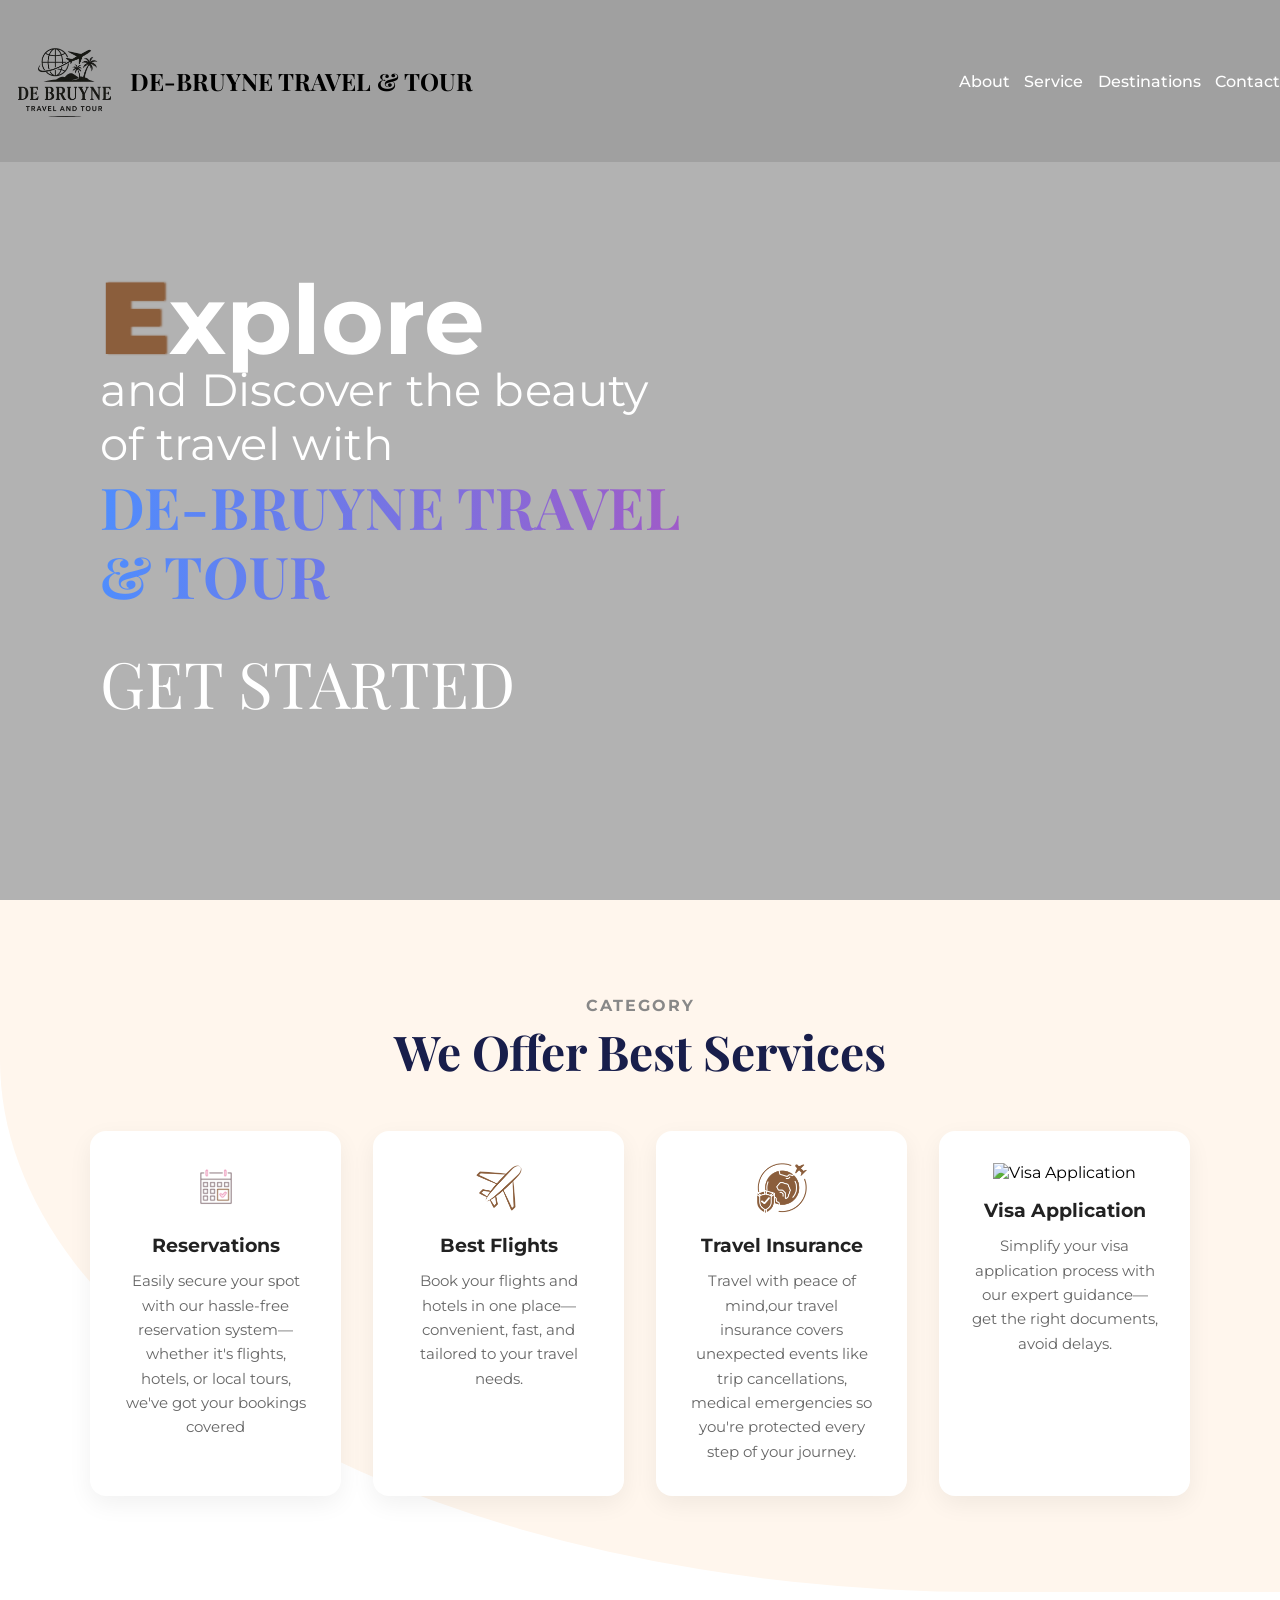
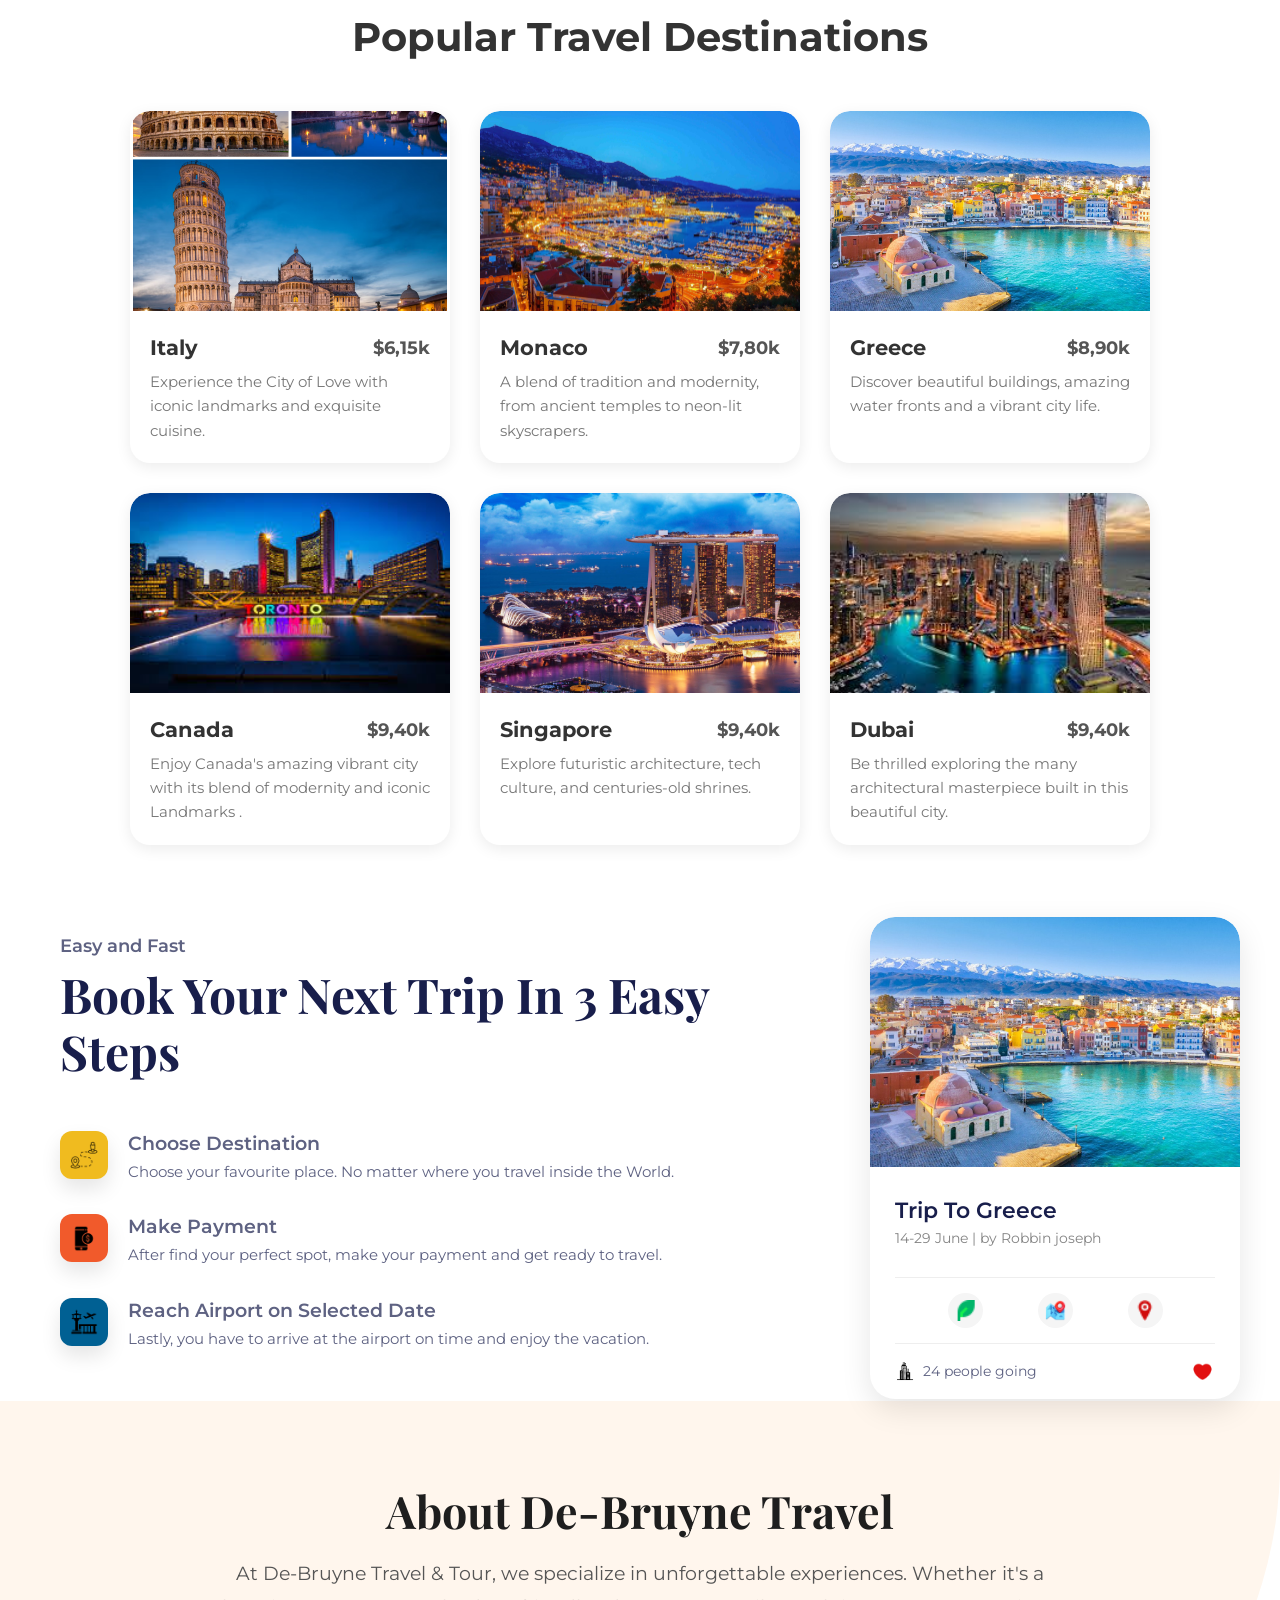
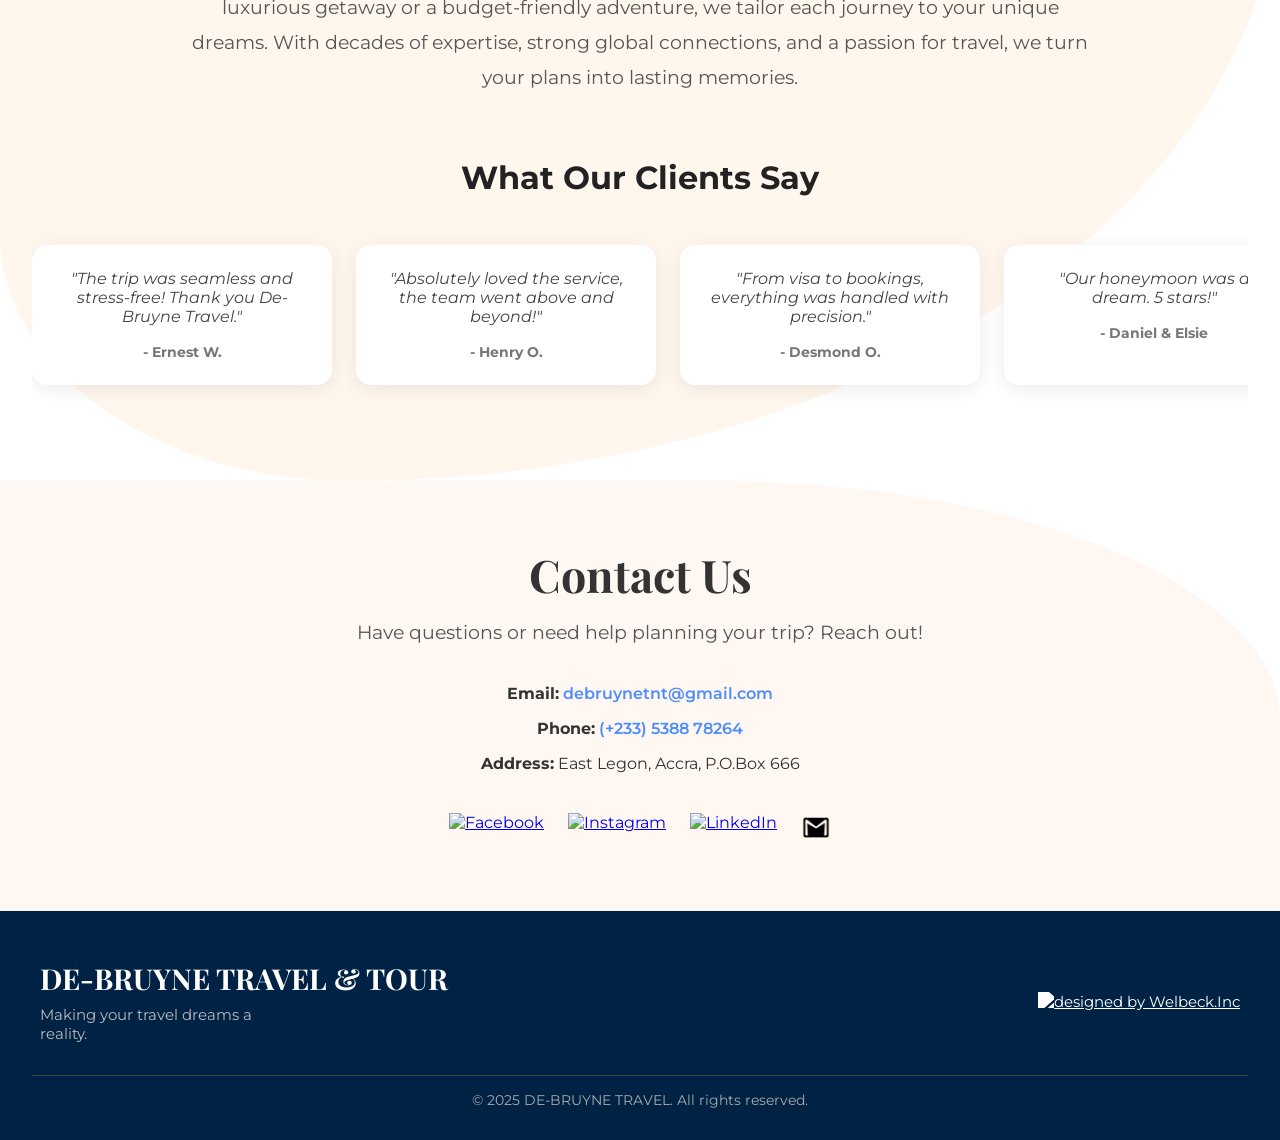
==== commit 01964e67: "Update index.html" ====
--- a/index.html
+++ b/index.html
@@ -21,7 +21,7 @@
       <nav class="navbar">
         <div class="logo-container">
           <img src="images/logo2.png" class="logo-img" alt="Logo">
-          <div class="logo-text">This is to show You i did it myself. Love U</div>
+          <div class="logo-text">DE-BRUYNE TRAVEL & TOUR</div>
         </div>
         <div class="nav-links">
           <a href="#abouts">About</a>
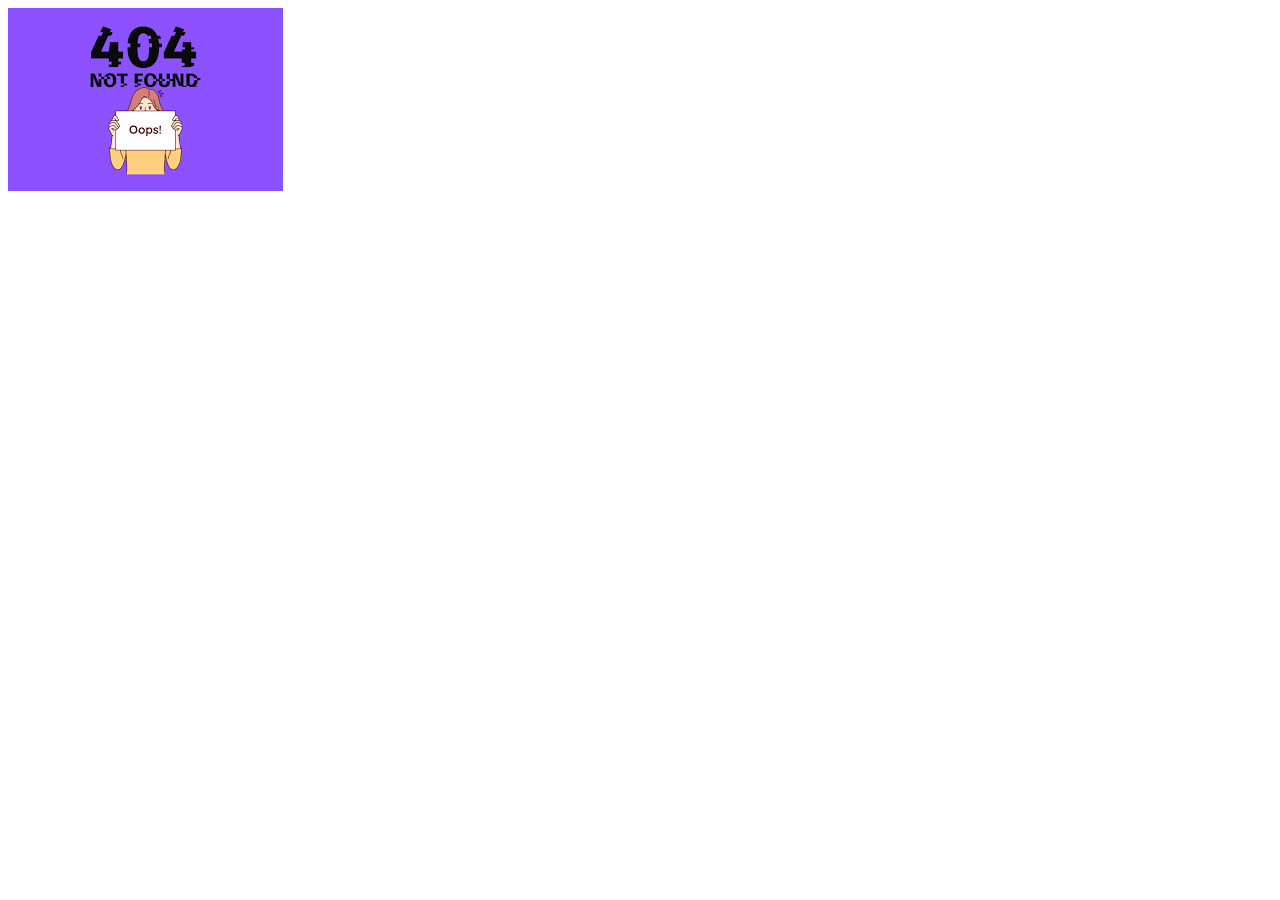
==== commit aca374b7: "Update index.html" ====
--- a/index.html
+++ b/index.html
@@ -1,327 +1,8 @@
 <!DOCTYPE html>
-<html lang="en">
-<head>
-  <meta charset="UTF-8" />
-  <meta name="viewport" content="width=device-width, initial-scale=1.0"/>
-  <title>DE-BRUYNE TRAVEL</title>
-  <link rel="stylesheet" href="stylesHENRY.css" />
-</head>
-<body>
-
-  <!-- HERO SECTION -->
-  <section class="hero">
-    <!-- VIDEO BACKGROUND -->
-    <video autoplay muted loop playsinline class="bg-video">
-      <source src="videos/backgroundVid.mp4" type="video/mp4">
-    </video>
-    <div class="overlay"></div>
-
-    <!-- HEADER AND NAVBAR OVER VIDEO -->
-    <header>
-      <nav class="navbar">
-        <div class="logo-container">
-          <img src="images/logo2.png" class="logo-img" alt="Logo">
-          <div class="logo-text">DE-BRUYNE TRAVEL & TOUR</div>
-        </div>
-        <div class="nav-links">
-          <a href="#abouts">About</a>
-          <a href="#services">Service</a>
-          <a href="#destination">Destinations</a>
-          <a href="#contacts">Contact</a>
-        </div>
-      </nav>
-    </header>
-
-    <!-- HERO CONTENT -->
-    <div class="hero-content">
-   <h1><span class="black-letter">E</span>xplore</h1>
-
-  <p>
-  and Discover the beauty of travel with
-  <span class="inline-banner">DE-BRUYNE TRAVEL & TOUR</span>
-</p>
-      
- <a href="#services" class="button-underline">GET STARTED</a>
- </div>
-  </section>
-
-  <!-- ADDITIONAL CONTENT BELOW HERO -->
-    <section id="services" class="services">
-  <h5 class="category-title">CATEGORY</h5>
-  <h2 class="section-title">We Offer Best Services</h2>
-
-  <div class="services-grid">
-    <div class="service-card">
-      <img src="Icons/icons8-reservation-64.png" alt="Reservations">
-      <h3>Reservations</h3>
-      <p>Easily secure your spot with our hassle-free reservation system—whether it's flights, hotels, or local tours, we've got your bookings covered</p>
-    </div>
-    <div class="service-card">
-      <img src="Icons/icons8-aeroplane-99.png" alt="Flights icon">
-      <h3>Best Flights</h3>
-      <p>Book your flights and hotels in one place—convenient, fast, and tailored to your travel needs.</p>
-    </div>
-    <div class="service-card">
-      <img src="Icons/icons8-travel-insurance-96.png" alt="Events icon">
-      <h3>Travel Insurance</h3>
-      <p>Travel with peace of mind,our travel insurance covers unexpected events like trip cancellations, medical emergencies so you're protected every step of your journey.</p>
-    </div>
-    <div class="service-card">
-      <img src="https://img.icons8.com/?size=100&id=13608&format=png&color=000000" alt="Visa Application">
-      <h3>Visa Application</h3>
-      <p>Simplify your visa application process with our expert guidance—get the right documents, avoid delays.</p>
-    </div>
-  </div>
-</section>
-                <!-- ADDITIONAL CONTENT BELOW HERO -->
-
- <section id="destination" class="destinations-section">
-        <h2>Popular Travel Destinations</h2>
-        <div class="destinations-cards-container">
-                  <!-- CARD 1 -->
-
-            <div class="destination-card">
-                <img src="images/photo-collage.png (2).png" alt="Italy">
-                <div class="destination-card-content">
-                    <div class="destination-card-header">
-                        <h3>Italy</h3>
-                        <span class="destination-price">$6,15k</span>
-                    </div>
-                    <p>Experience the City of Love with iconic landmarks and exquisite cuisine.</p>
-                </div>
-            </div>
-                       <!-- CARD 2 -->
-
-            <div class="destination-card">
-                <img src="images/monaco.jpg" alt="Monaco">
-                <div class="destination-card-content">
-                    <div class="destination-card-header">
-                        <h3>Monaco</h3>
-                        <span class="destination-price">$7,80k</span>
-                    </div>
-                    <p>A blend of tradition and modernity, from ancient temples to neon-lit skyscrapers.</p>
-                </div>
-            </div>
-                         <!-- CARD 3 -->
-  
-            <div class="destination-card">
-                <img src="images/caption.jpg" alt="Greece">
-                <div class="destination-card-content">
-                    <div class="destination-card-header">
-                        <h3>Greece</h3>
-                        <span class="destination-price">$8,90k</span>
-                    </div>
-                    <p>Discover beautiful buildings, amazing water fronts and a vibrant city life.</p> 
-                </div>
-          </div>
-                        <!-- CARD 4 -->
-           <div class="destination-card">
-                    <img src="images/images (1).jpeg" alt="canada">
-                     <div class="destination-card-content">
-                       <div class="destination-card-header">
-                           <h3>Canada</h3>
-                           <span class="destination-price">$9,40k</span>
-                        </div>
-                       <p> Enjoy Canada's amazing vibrant city with its blend of modernity and iconic Landmarks .</p>
-                    </div>
-                  </div>  
-                           <!-- CARD 5 -->
-             <div class="destination-card">
-                    <img src="images/Singapore.jpg" alt="singapore">
-                     <div class="destination-card-content">
-                       <div class="destination-card-header">
-                           <h3>Singapore</h3>
-                           <span class="destination-price">$9,40k</span>
-                        </div>
-                       <p>Explore futuristic architecture, tech culture, and centuries-old shrines.</p>
-                    </div>
-                </div>  
-                
-                        <!-- CARD 6 -->
-                <div class="destination-card">
-                    <img src="images/dubai.jpeg" alt="dubai">
-                     <div class="destination-card-content">
-                       <div class="destination-card-header">
-                           <h3>Dubai</h3>
-                           <span class="destination-price">$9,40k</span>
-                        </div>
-                       <p>Be thrilled exploring the many architectural masterpiece built in this beautiful city.</p>
-                    </div>
-                  </div>  
-    </section>
-                        
-                        
-  
-  </section>
-                        
- <section class="booking-steps-section">
-        <div class="steps-container">
-            <p class="section-subtitle">Easy and Fast</p>
-            
-            <h2 class="section-title">Book Your Next Trip In 3 Easy Steps</h2>
-
-            <div class="step-item">
-                <div class="step-icon yellow-bg">
-                    <img src="Icons/icons8-destination-62.png" alt="Choose Destination Icon">
-                </div>
-                <div class="step-text">
-                    <h4>Choose Destination</h4>
-                    <p>Choose your favourite place. No matter where you travel inside the World.</p>
-                </div>
-            </div>
-
-            <div class="step-item">
-                <div class="step-icon orange-bg">
-                    <img src="Icons/icons8-payment-method-64 (3).png" alt="Make Payment Icon">
-                </div>
-                <div class="step-text">
-                    <h4>Make Payment</h4>
-                    <p>After find your perfect spot, make your payment and get ready to travel.</p>
-                </div>
-            </div>
-
-            <div class="step-item">
-                <div class="step-icon blue-bg">
-                    <img src="Icons/icons8-airport-64.png" alt="Reach Airport Icon">
-                </div>
-                <div class="step-text">
-                    <h4>Reach Airport on Selected Date</h4>
-                    <p>Lastly, you have to arrive at the airport on time and enjoy the vacation.</p>
-                </div>
-            </div>
-        </div>
-
-        <div class="trip-card">
-            <img src="images/caption.jpg" alt="Trip to Greece">
-            <div class="card-details">
-                <h3>Trip To Greece</h3>
-                <p class="sub-text">14-29 June | by Robbin joseph</p>
-            </div>
-            <div class="card-icons-row">
-                <div class="icon-circle"><img src="Icons/icons8-leaf-16.png" alt="Plane Icon"></div>
-                <div class="icon-circle"><img src="Icons/icons8-map-94.png" alt="Building Icon"></div>
-                <div class="icon-circle"><img src="Icons/icons8-pointer-16.png" alt="Map Icon"></div>
-            </div>
-            <div class="card-footer">
-                <div class="people-going">
-                    <img src="Icons/icons8-skyscraper-68.png" alt="Users Icon" class="inline-icon">
-                    <span>24 people going</span>
-                </div>
-                <img src="Icons/icons8-heart-64.png" alt="Heart Icon" class="heart-icon-img">
-            </div>
-        </div>
-    </section>
-    
-       
-  <section class="about-testimonials">
-  <!-- ABOUT SECTION -->
-  <div class="about-company">
-    <h2>About De-Bruyne Travel</h2>
-    <p>
-      At De-Bruyne Travel & Tour, we specialize in unforgettable experiences. Whether it's a luxurious getaway or a budget-friendly adventure, we tailor each journey to your unique dreams. With decades of expertise, strong global connections, and a passion for travel, we turn your plans into lasting memories.
-    </p>
-  </div>
-
-
-  <!-- TESTIMONIALS -->
-  <div id="abouts" class="testimonials-section">
-    <h3>What Our Clients Say</h3>
-    <div class="testimonial-slider">
-      <!-- Testimonial 1 -->
-      <div class="testimonial-card">
-        <p>"The trip was seamless and stress-free! Thank you De-Bruyne Travel."</p>
-        <span>- Ernest W.</span>
-      </div>
-      <!-- Testimonial 2 -->
-      <div class="testimonial-card">
-        <p>"Absolutely loved the service, the team went above and beyond!"</p>
-        <span>- Henry O.</span>
-      </div>
-      <!-- Testimonial 3 -->
-      <div class="testimonial-card">
-        <p>"From visa to bookings, everything was handled with precision."</p>
-        <span>- Desmond O.</span>
-      </div>
-      <!-- Testimonial 4 -->
-      <div class="testimonial-card">
-        <p>"Our honeymoon was a dream. 5 stars!"</p>
-        <span>- Daniel & Elsie</span>
-      </div>
-      <!-- Testimonial 5 -->
-      <div class="testimonial-card">
-        <p>"Highly professional and very friendly staff."</p>
-        <span>- Welbeck E.</span>
-      </div>
-      <!-- Testimonial 6 -->
-      <div class="testimonial-card">
-        <p>"I’ll definitely book again. Best flight deals ever!"</p>
-        <span>- Irene L.</span>
-      </div>
-      <!-- Testimonial 7 -->
-      <div class="testimonial-card">
-        <p>"Very smooth visa process and great support!"</p>
-        <span>- Brian T.</span>
-      </div>
-      <!-- Testimonial 8 -->
-      <div class="testimonial-card">
-        <p>"They helped me plan the perfect family holiday."</p>
-        <span>- Olivia K.</span>
-      </div>
-    </div>
-  </div>
-</section>
-
-   <section id="contacts" class="contact-section" id="contact">
-  <div class="contact-container">
-    <h2>Contact Us</h2>
-    <p>Have questions or need help planning your trip? Reach out!</p>
-
-    <div class="contact-info">
-      <div class="contact-item">
-        <strong>Email:</strong>
-        <a href="mailto:debruynetnt@gmail.com">debruynetnt@gmail.com</a>
-      </div>
-      <div class="contact-item">
-        <strong>Phone:</strong>
-        <a href="tel:+233538878262">(+233) 5388 78264</a>
-      </div>
-      <div class="contact-item">
-        <strong>Address:</strong>
-        East Legon, Accra, P.O.Box 666
-      </div>
-    </div>
-
-    <div class="social-icons">
-      <a href="#" target="_blank"><img src="https://img.icons8.com/ios-filled/30/facebook--v1.png" alt="Facebook"></a>
-      <a href="https://www.instagram.com/debruyne_travel_and_tour?igsh=enB5cDc5aW04NGdr&utm_source=qr" target="_blank"><img src="https://img.icons8.com/ios-filled/30/instagram-new.png" alt="Instagram"></a>
-      <a href="#" target="_blank"><img src="https://img.icons8.com/ios-filled/30/linkedin.png" alt="LinkedIn"></a>
-      <a href="debruynetnt@gmail.com" target="_blank"><img src="Icons/icons8-gmail-logo-64.png" alt="GMAIL"></a>
-    </div>
-  </div>
-</section>
-    
-
-
-
-    <footer class="site-footer">
-  <div class="footer-container">
-    <div class="footer-logo">
-      <h3>DE-BRUYNE TRAVEL & TOUR</h3>
-      <p>Making your travel dreams a reality.</p>
-    </div>
-
-
-    <div class="footer-social">
-      <a href="###"><img src="#" alt="designed by Welbeck.Inc"></a>
-    </div>
-  </div>
-
-  <div class="footer-bottom">
-    <p>&copy; 2025 DE-BRUYNE TRAVEL. All rights reserved.</p>
-  </div>
-</footer>
-
-
-</body>
+<html>
+  <head><title>Site Offline</title></head>
+  <body>
+        <img src=" [data-uri] " alt="404 image">
+  </body>
 </html>
-
+ 
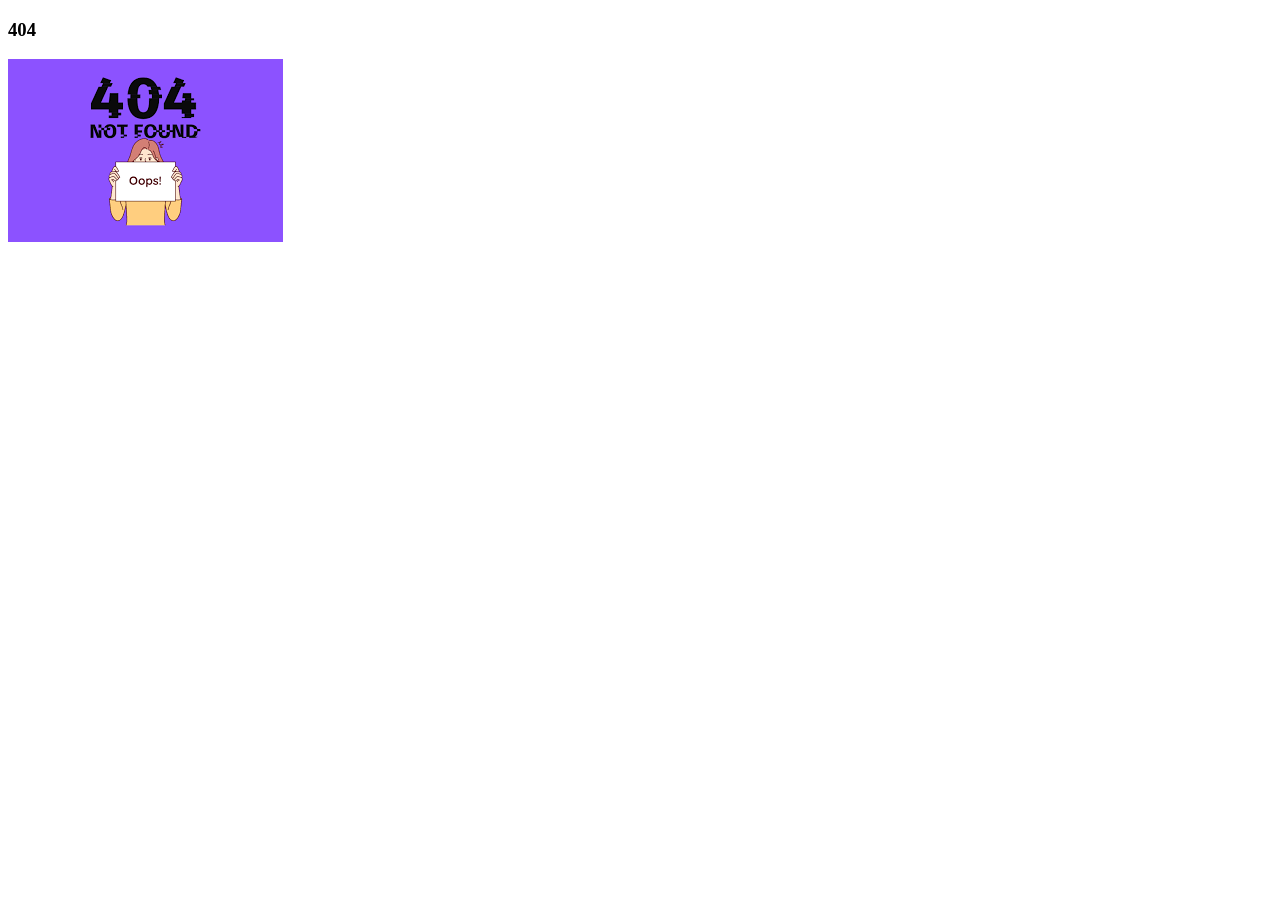
==== commit 5285a64b: "Update index.html" ====
--- a/index.html
+++ b/index.html
@@ -2,6 +2,7 @@
 <html>
   <head><title>Site Offline</title></head>
   <body>
+          <h3>404</h3>
         <img src=" [data-uri] " alt="404 image">
   </body>
 </html>
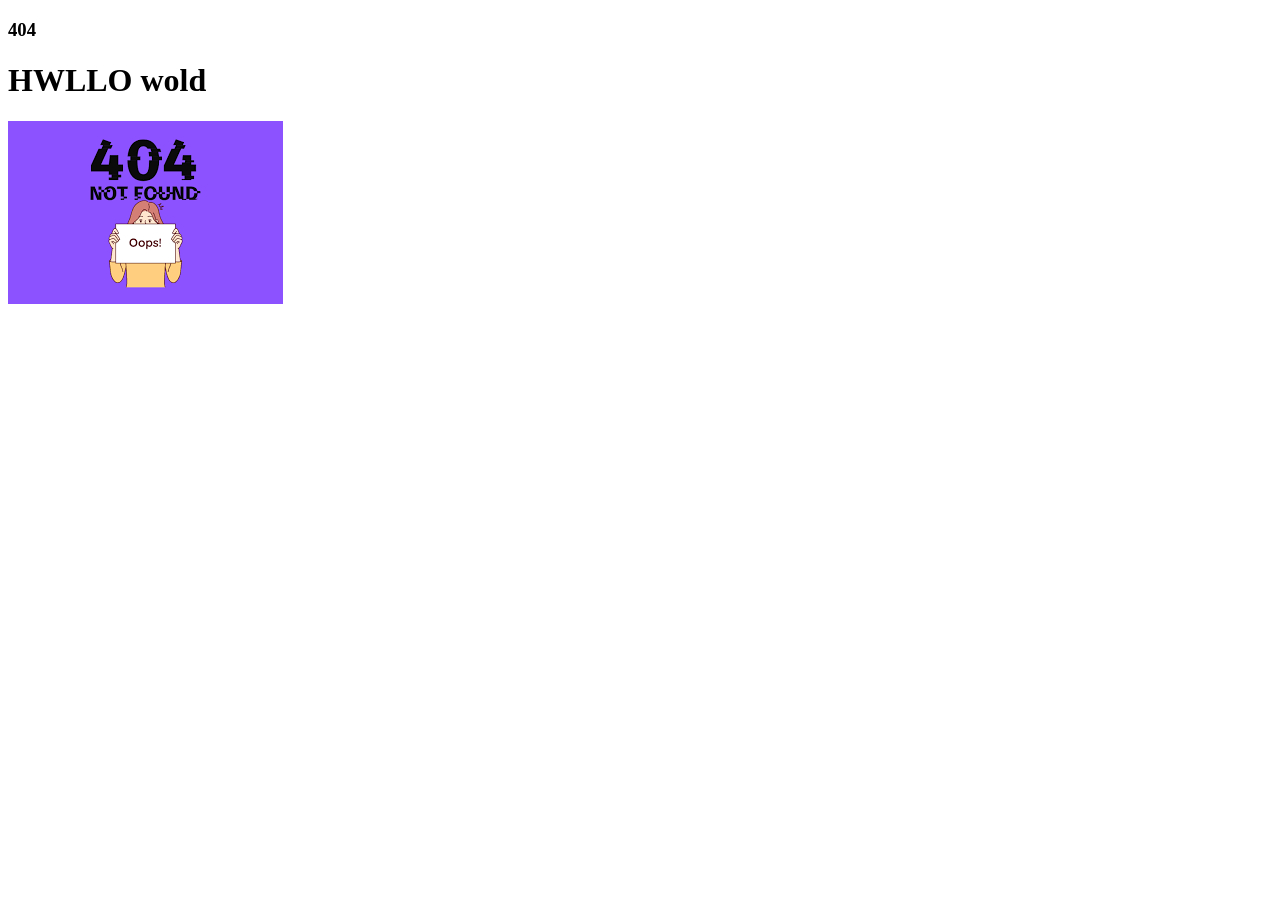
==== commit 7af2cbbb: "Update index.html" ====
--- a/index.html
+++ b/index.html
@@ -3,6 +3,7 @@
   <head><title>Site Offline</title></head>
   <body>
           <h3>404</h3>
+    <h1> HWLLO wold</h1>
         <img src=" [data-uri] " alt="404 image">
   </body>
 </html>
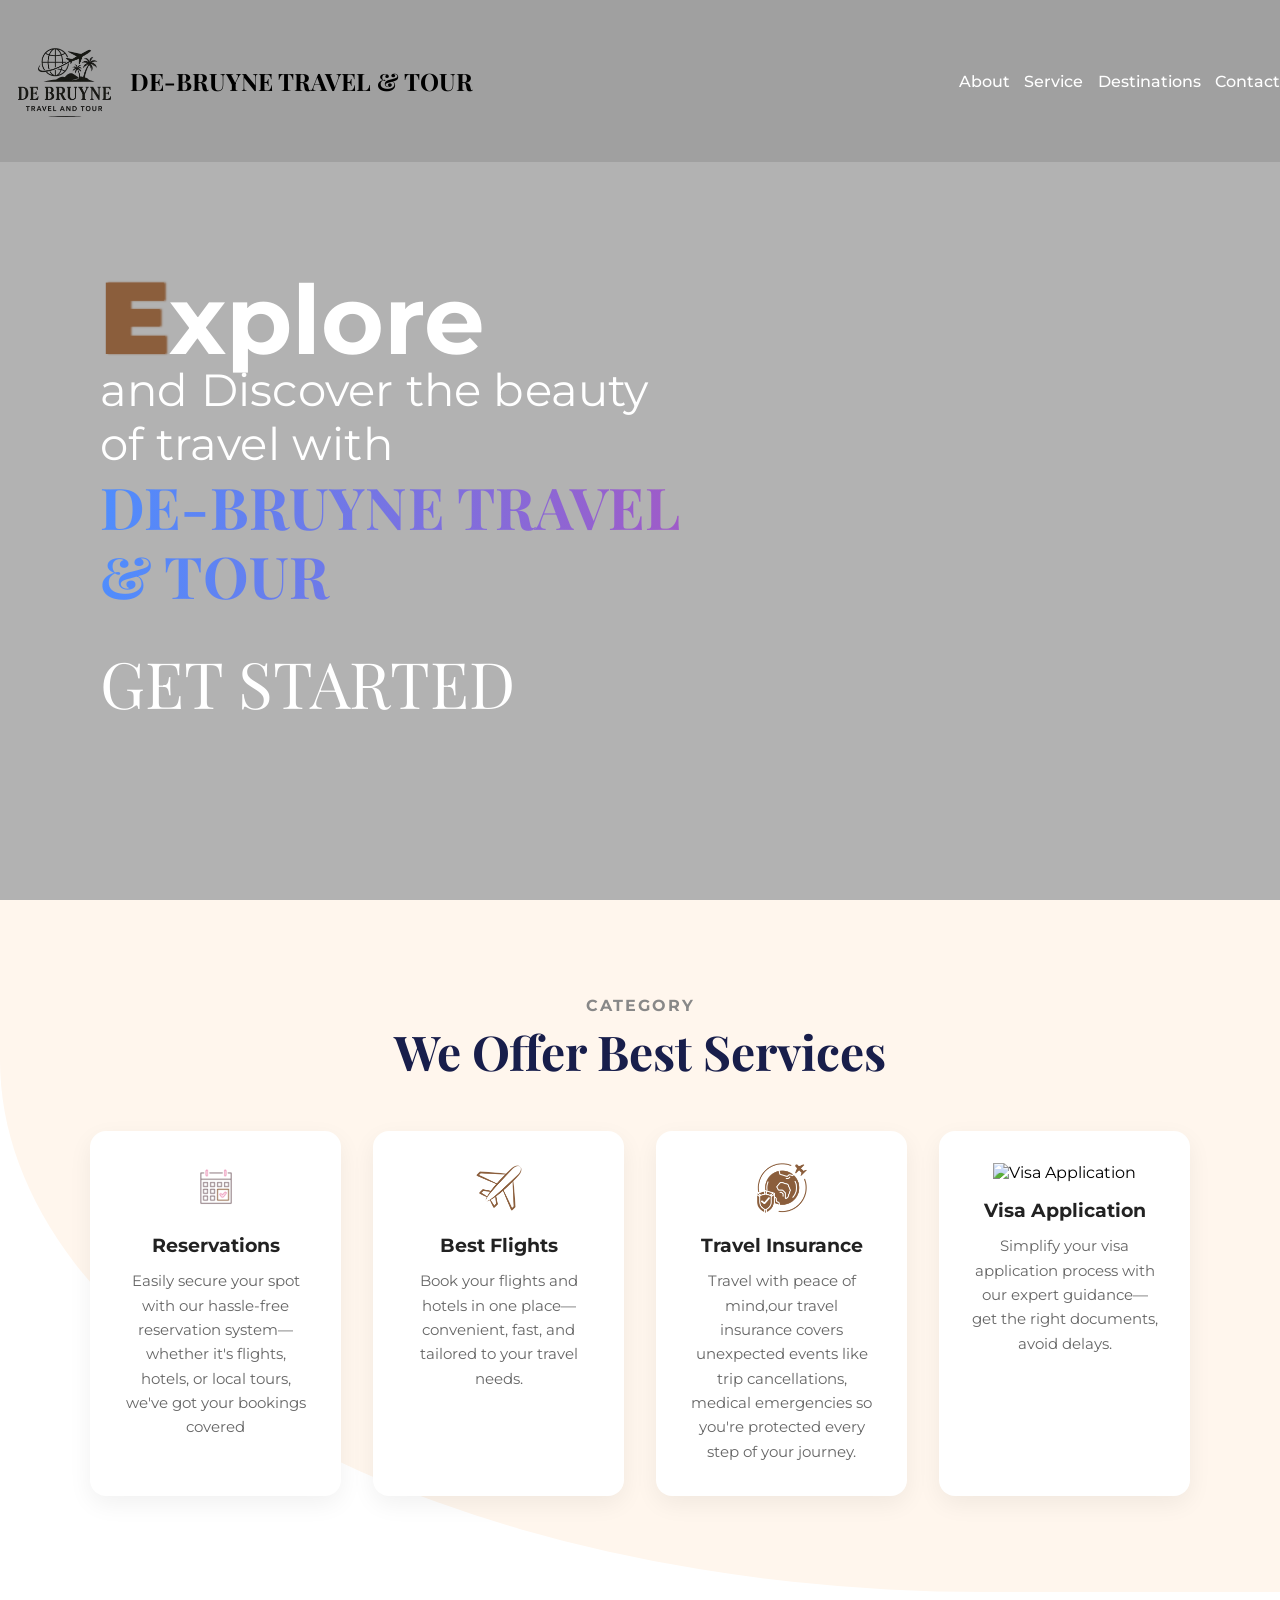
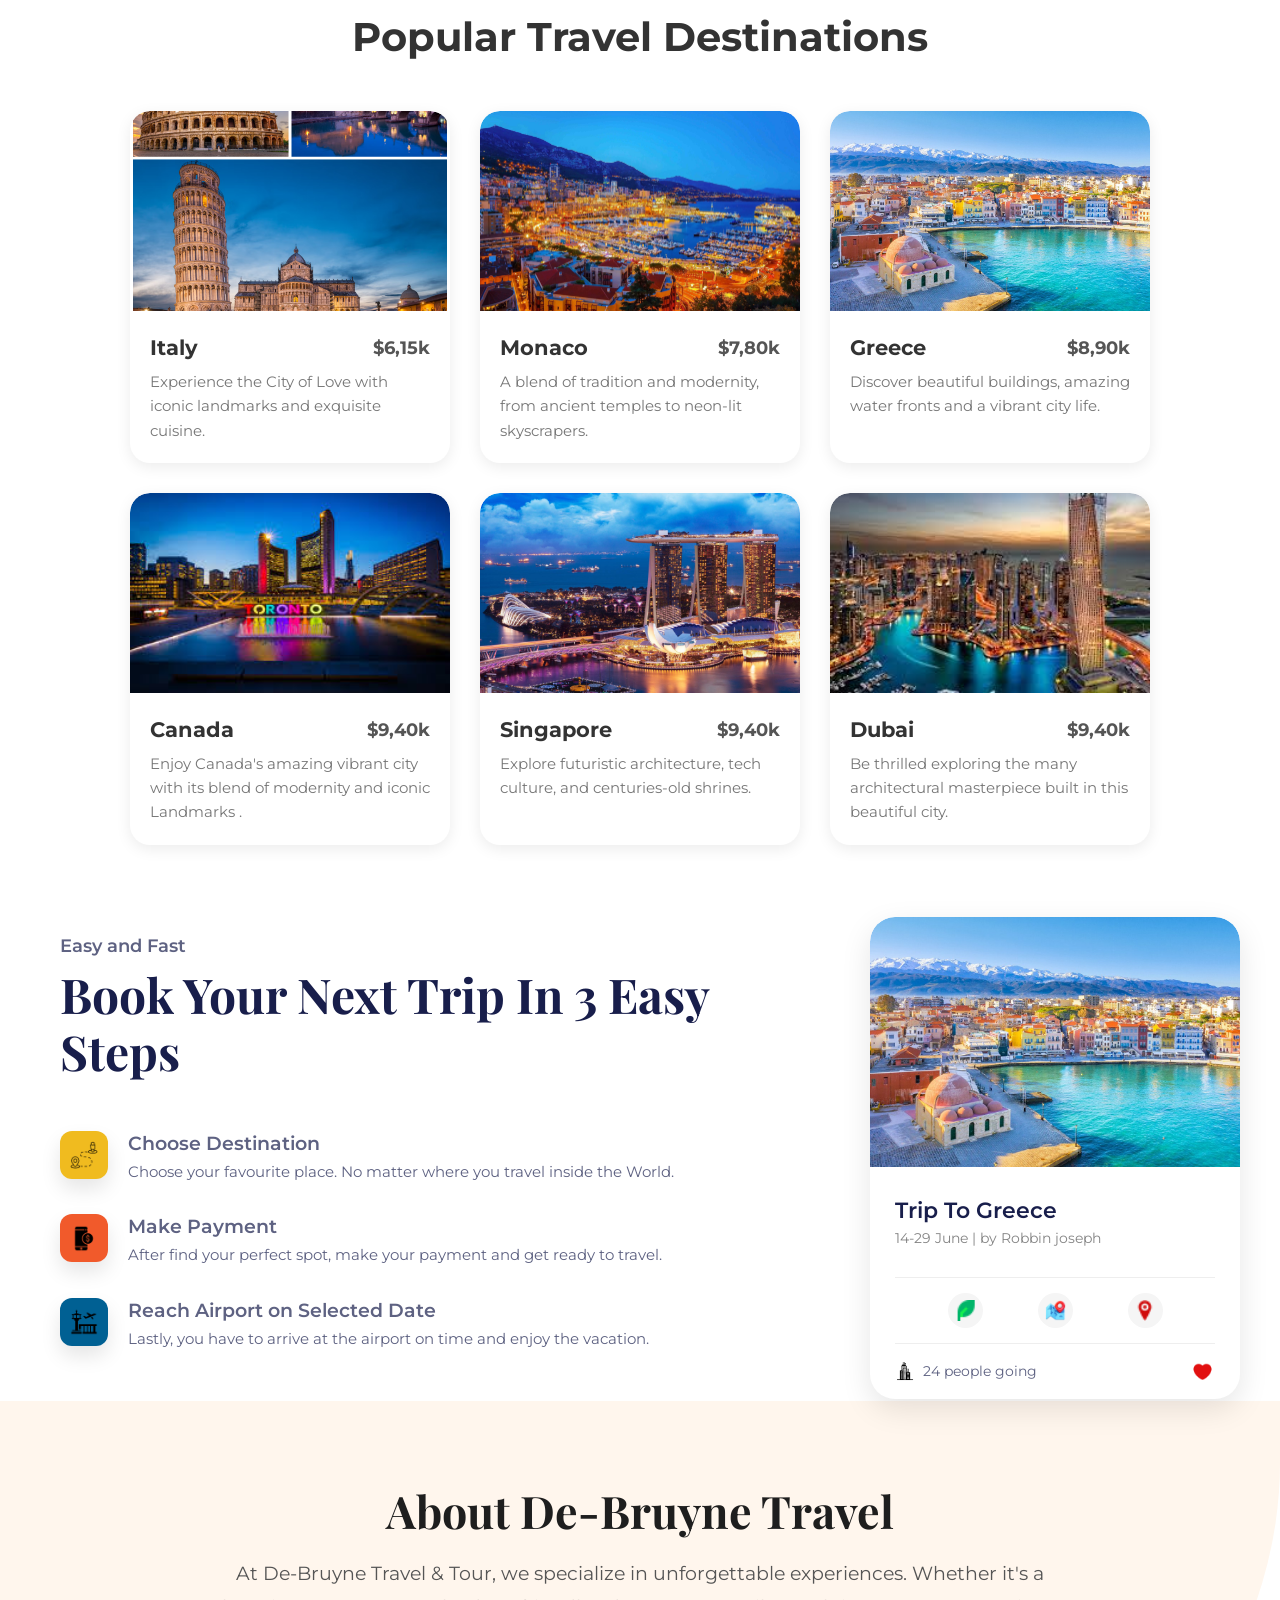
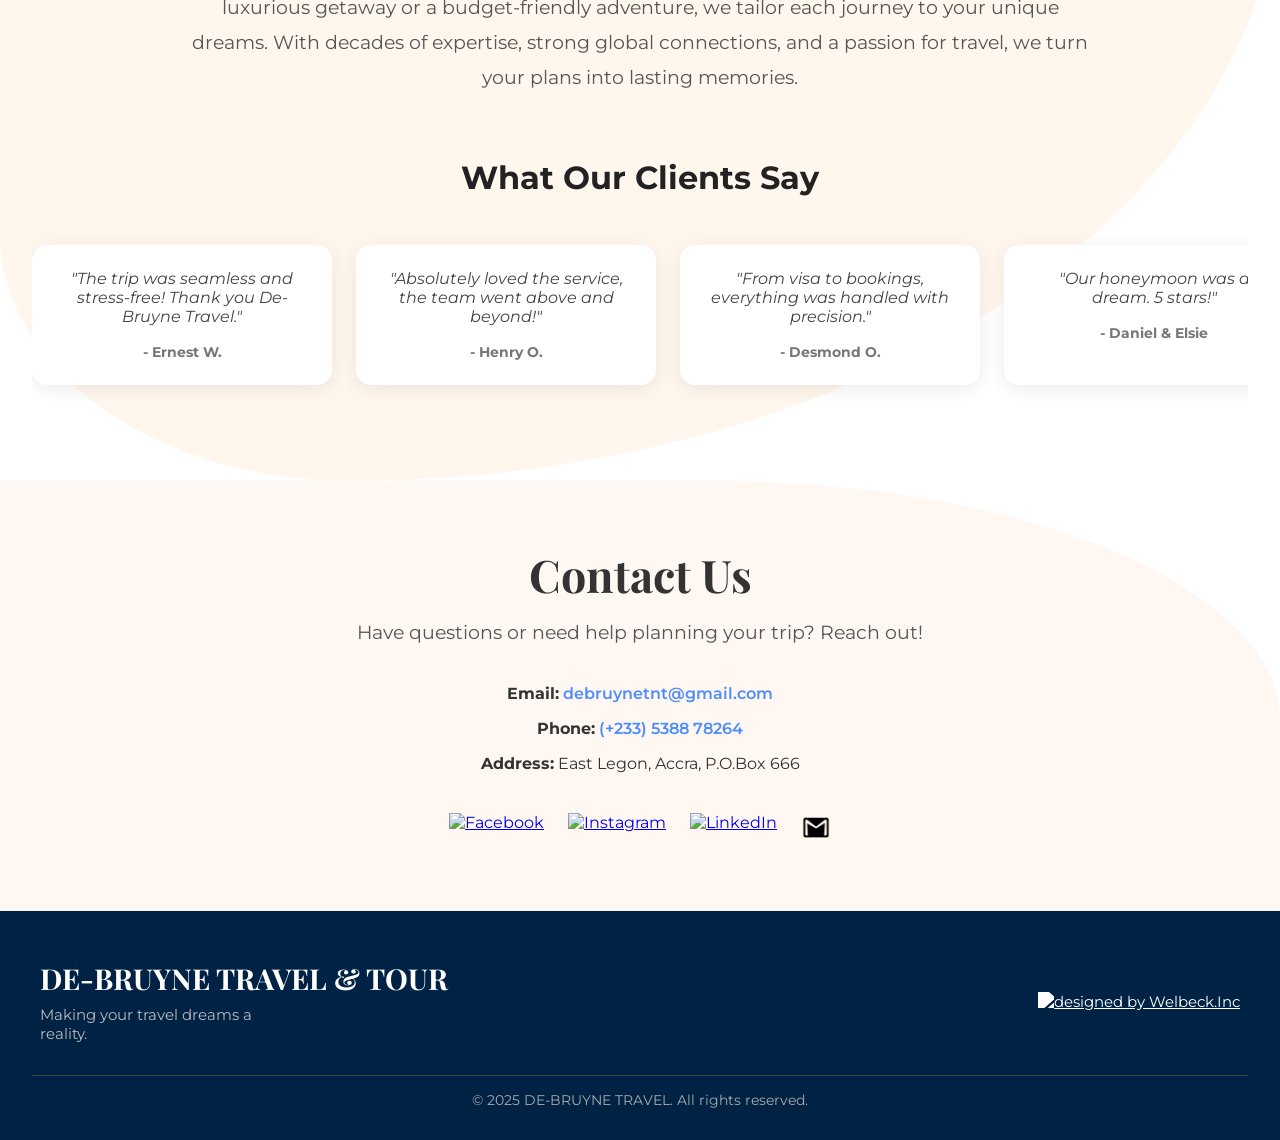
==== commit 5ac465af: "Update index.html" ====
--- a/index.html
+++ b/index.html
@@ -1,10 +1,327 @@
+
 <!DOCTYPE html>
-<html>
-  <head><title>Site Offline</title></head>
-  <body>
-          <h3>404</h3>
-    <h1> HWLLO wold</h1>
-        <img src=" [data-uri] " alt="404 image">
-  </body>
+<html lang="en">
+<head>
+  <meta charset="UTF-8" />
+  <meta name="viewport" content="width=device-width, initial-scale=1.0"/>
+  <title>DE-BRUYNE TRAVEL</title>
+  <link rel="stylesheet" href="stylesHENRY.css" />
+</head>
+<body>
+
+  <!-- HERO SECTION -->
+  <section class="hero">
+    <!-- VIDEO BACKGROUND -->
+    <video autoplay muted loop playsinline class="bg-video">
+      <source src="videos/backgroundVid.mp4" type="video/mp4">
+    </video>
+    <div class="overlay"></div>
+
+    <!-- HEADER AND NAVBAR OVER VIDEO -->
+    <header>
+      <nav class="navbar">
+        <div class="logo-container">
+          <img src="images/logo2.png" class="logo-img" alt="Logo">
+          <div class="logo-text">DE-BRUYNE TRAVEL & TOUR</div>
+        </div>
+        <div class="nav-links">
+          <a href="#abouts">About</a>
+          <a href="#services">Service</a>
+          <a href="#destination">Destinations</a>
+          <a href="#contacts">Contact</a>
+        </div>
+      </nav>
+    </header>
+
+    <!-- HERO CONTENT -->
+    <div class="hero-content">
+   <h1><span class="black-letter">E</span>xplore</h1>
+
+  <p>
+  and Discover the beauty of travel with
+  <span class="inline-banner">DE-BRUYNE TRAVEL & TOUR</span>
+</p>
+      
+ <a href="#services" class="button-underline">GET STARTED</a>
+ </div>
+  </section>
+
+  <!-- ADDITIONAL CONTENT BELOW HERO -->
+    <section id="services" class="services">
+  <h5 class="category-title">CATEGORY</h5>
+  <h2 class="section-title">We Offer Best Services</h2>
+
+  <div class="services-grid">
+    <div class="service-card">
+      <img src="Icons/icons8-reservation-64.png" alt="Reservations">
+      <h3>Reservations</h3>
+      <p>Easily secure your spot with our hassle-free reservation system—whether it's flights, hotels, or local tours, we've got your bookings covered</p>
+    </div>
+    <div class="service-card">
+      <img src="Icons/icons8-aeroplane-99.png" alt="Flights icon">
+      <h3>Best Flights</h3>
+      <p>Book your flights and hotels in one place—convenient, fast, and tailored to your travel needs.</p>
+    </div>
+    <div class="service-card">
+      <img src="Icons/icons8-travel-insurance-96.png" alt="Events icon">
+      <h3>Travel Insurance</h3>
+      <p>Travel with peace of mind,our travel insurance covers unexpected events like trip cancellations, medical emergencies so you're protected every step of your journey.</p>
+    </div>
+    <div class="service-card">
+      <img src="https://img.icons8.com/?size=100&id=13608&format=png&color=000000" alt="Visa Application">
+      <h3>Visa Application</h3>
+      <p>Simplify your visa application process with our expert guidance—get the right documents, avoid delays.</p>
+    </div>
+  </div>
+</section>
+                <!-- ADDITIONAL CONTENT BELOW HERO -->
+
+ <section id="destination" class="destinations-section">
+        <h2>Popular Travel Destinations</h2>
+        <div class="destinations-cards-container">
+                  <!-- CARD 1 -->
+
+            <div class="destination-card">
+                <img src="images/photo-collage.png (2).png" alt="Italy">
+                <div class="destination-card-content">
+                    <div class="destination-card-header">
+                        <h3>Italy</h3>
+                        <span class="destination-price">$6,15k</span>
+                    </div>
+                    <p>Experience the City of Love with iconic landmarks and exquisite cuisine.</p>
+                </div>
+            </div>
+                       <!-- CARD 2 -->
+
+            <div class="destination-card">
+                <img src="images/monaco.jpg" alt="Monaco">
+                <div class="destination-card-content">
+                    <div class="destination-card-header">
+                        <h3>Monaco</h3>
+                        <span class="destination-price">$7,80k</span>
+                    </div>
+                    <p>A blend of tradition and modernity, from ancient temples to neon-lit skyscrapers.</p>
+                </div>
+            </div>
+                         <!-- CARD 3 -->
+  
+            <div class="destination-card">
+                <img src="images/caption.jpg" alt="Greece">
+                <div class="destination-card-content">
+                    <div class="destination-card-header">
+                        <h3>Greece</h3>
+                        <span class="destination-price">$8,90k</span>
+                    </div>
+                    <p>Discover beautiful buildings, amazing water fronts and a vibrant city life.</p> 
+                </div>
+          </div>
+                        <!-- CARD 4 -->
+           <div class="destination-card">
+                    <img src="images/images (1).jpeg" alt="canada">
+                     <div class="destination-card-content">
+                       <div class="destination-card-header">
+                           <h3>Canada</h3>
+                           <span class="destination-price">$9,40k</span>
+                        </div>
+                       <p> Enjoy Canada's amazing vibrant city with its blend of modernity and iconic Landmarks .</p>
+                    </div>
+                  </div>  
+                           <!-- CARD 5 -->
+             <div class="destination-card">
+                    <img src="images/Singapore.jpg" alt="singapore">
+                     <div class="destination-card-content">
+                       <div class="destination-card-header">
+                           <h3>Singapore</h3>
+                           <span class="destination-price">$9,40k</span>
+                        </div>
+                       <p>Explore futuristic architecture, tech culture, and centuries-old shrines.</p>
+                    </div>
+                </div>  
+                
+                        <!-- CARD 6 -->
+                <div class="destination-card">
+                    <img src="images/dubai.jpeg" alt="dubai">
+                     <div class="destination-card-content">
+                       <div class="destination-card-header">
+                           <h3>Dubai</h3>
+                           <span class="destination-price">$9,40k</span>
+                        </div>
+                       <p>Be thrilled exploring the many architectural masterpiece built in this beautiful city.</p>
+                    </div>
+                  </div>  
+    </section>
+                        
+                        
+  
+  </section>
+                        
+ <section class="booking-steps-section">
+        <div class="steps-container">
+            <p class="section-subtitle">Easy and Fast</p>
+            
+            <h2 class="section-title">Book Your Next Trip In 3 Easy Steps</h2>
+
+            <div class="step-item">
+                <div class="step-icon yellow-bg">
+                    <img src="Icons/icons8-destination-62.png" alt="Choose Destination Icon">
+                </div>
+                <div class="step-text">
+                    <h4>Choose Destination</h4>
+                    <p>Choose your favourite place. No matter where you travel inside the World.</p>
+                </div>
+            </div>
+
+            <div class="step-item">
+                <div class="step-icon orange-bg">
+                    <img src="Icons/icons8-payment-method-64 (3).png" alt="Make Payment Icon">
+                </div>
+                <div class="step-text">
+                    <h4>Make Payment</h4>
+                    <p>After find your perfect spot, make your payment and get ready to travel.</p>
+                </div>
+            </div>
+
+            <div class="step-item">
+                <div class="step-icon blue-bg">
+                    <img src="Icons/icons8-airport-64.png" alt="Reach Airport Icon">
+                </div>
+                <div class="step-text">
+                    <h4>Reach Airport on Selected Date</h4>
+                    <p>Lastly, you have to arrive at the airport on time and enjoy the vacation.</p>
+                </div>
+            </div>
+        </div>
+
+        <div class="trip-card">
+            <img src="images/caption.jpg" alt="Trip to Greece">
+            <div class="card-details">
+                <h3>Trip To Greece</h3>
+                <p class="sub-text">14-29 June | by Robbin joseph</p>
+            </div>
+            <div class="card-icons-row">
+                <div class="icon-circle"><img src="Icons/icons8-leaf-16.png" alt="Plane Icon"></div>
+                <div class="icon-circle"><img src="Icons/icons8-map-94.png" alt="Building Icon"></div>
+                <div class="icon-circle"><img src="Icons/icons8-pointer-16.png" alt="Map Icon"></div>
+            </div>
+            <div class="card-footer">
+                <div class="people-going">
+                    <img src="Icons/icons8-skyscraper-68.png" alt="Users Icon" class="inline-icon">
+                    <span>24 people going</span>
+                </div>
+                <img src="Icons/icons8-heart-64.png" alt="Heart Icon" class="heart-icon-img">
+            </div>
+        </div>
+    </section>
+    
+       
+  <section class="about-testimonials">
+  <!-- ABOUT SECTION -->
+  <div class="about-company">
+    <h2>About De-Bruyne Travel</h2>
+    <p>
+      At De-Bruyne Travel & Tour, we specialize in unforgettable experiences. Whether it's a luxurious getaway or a budget-friendly adventure, we tailor each journey to your unique dreams. With decades of expertise, strong global connections, and a passion for travel, we turn your plans into lasting memories.
+    </p>
+  </div>
+
+
+  <!-- TESTIMONIALS -->
+  <div id="abouts" class="testimonials-section">
+    <h3>What Our Clients Say</h3>
+    <div class="testimonial-slider">
+      <!-- Testimonial 1 -->
+      <div class="testimonial-card">
+        <p>"The trip was seamless and stress-free! Thank you De-Bruyne Travel."</p>
+        <span>- Ernest W.</span>
+      </div>
+      <!-- Testimonial 2 -->
+      <div class="testimonial-card">
+        <p>"Absolutely loved the service, the team went above and beyond!"</p>
+        <span>- Henry O.</span>
+      </div>
+      <!-- Testimonial 3 -->
+      <div class="testimonial-card">
+        <p>"From visa to bookings, everything was handled with precision."</p>
+        <span>- Desmond O.</span>
+      </div>
+      <!-- Testimonial 4 -->
+      <div class="testimonial-card">
+        <p>"Our honeymoon was a dream. 5 stars!"</p>
+        <span>- Daniel & Elsie</span>
+      </div>
+      <!-- Testimonial 5 -->
+      <div class="testimonial-card">
+        <p>"Highly professional and very friendly staff."</p>
+        <span>- Welbeck E.</span>
+      </div>
+      <!-- Testimonial 6 -->
+      <div class="testimonial-card">
+        <p>"I’ll definitely book again. Best flight deals ever!"</p>
+        <span>- Irene L.</span>
+      </div>
+      <!-- Testimonial 7 -->
+      <div class="testimonial-card">
+        <p>"Very smooth visa process and great support!"</p>
+        <span>- Brian T.</span>
+      </div>
+      <!-- Testimonial 8 -->
+      <div class="testimonial-card">
+        <p>"They helped me plan the perfect family holiday."</p>
+        <span>- Olivia K.</span>
+      </div>
+    </div>
+  </div>
+</section>
+
+   <section id="contacts" class="contact-section" id="contact">
+  <div class="contact-container">
+    <h2>Contact Us</h2>
+    <p>Have questions or need help planning your trip? Reach out!</p>
+
+    <div class="contact-info">
+      <div class="contact-item">
+        <strong>Email:</strong>
+        <a href="mailto:debruynetnt@gmail.com">debruynetnt@gmail.com</a>
+      </div>
+      <div class="contact-item">
+        <strong>Phone:</strong>
+        <a href="tel:+233538878262">(+233) 5388 78264</a>
+      </div>
+      <div class="contact-item">
+        <strong>Address:</strong>
+        East Legon, Accra, P.O.Box 666
+      </div>
+    </div>
+
+    <div class="social-icons">
+      <a href="#" target="_blank"><img src="https://img.icons8.com/ios-filled/30/facebook--v1.png" alt="Facebook"></a>
+      <a href="https://www.instagram.com/debruyne_travel_and_tour?igsh=enB5cDc5aW04NGdr&utm_source=qr" target="_blank"><img src="https://img.icons8.com/ios-filled/30/instagram-new.png" alt="Instagram"></a>
+      <a href="#" target="_blank"><img src="https://img.icons8.com/ios-filled/30/linkedin.png" alt="LinkedIn"></a>
+      <a href="debruynetnt@gmail.com" target="_blank"><img src="Icons/icons8-gmail-logo-64.png" alt="GMAIL"></a>
+    </div>
+  </div>
+</section>
+    
+
+
+
+    <footer class="site-footer">
+  <div class="footer-container">
+    <div class="footer-logo">
+      <h3>DE-BRUYNE TRAVEL & TOUR</h3>
+      <p>Making your travel dreams a reality.</p>
+    </div>
+
+
+    <div class="footer-social">
+      <a href="###"><img src="#" alt="designed by Welbeck.Inc"></a>
+    </div>
+  </div>
+
+  <div class="footer-bottom">
+    <p>&copy; 2025 DE-BRUYNE TRAVEL. All rights reserved.</p>
+  </div>
+</footer>
+
+
+</body>
 </html>
- 
--- a/stylesHENRY.css
+++ b/stylesHENRY.css
@@ -0,0 +1,838 @@
+@import url('https://fonts.googleapis.com/css2?family=Playfair+Display&family=Montserrat&display=swap');
+
+* {
+  margin: 0;
+  padding: 0;
+  box-sizing: border-box;
+}
+body {
+  max-width: 100vw;
+  overflow-x: hidden;
+}
+
+html {
+  scroll-behavior: smooth;
+}
+
+body, html {
+  height: 100%;
+  font-family: 'Montserrat', sans-serif;
+}
+header {
+  position:absolute;
+  top: 0;
+  width: 100%;
+  z-index: 10;
+}
+
+.logo-container {
+  display: flex;
+  align-items: center;
+    z-index:2;
+}
+
+.logo-img {
+  height: 130px;
+  vertical-align: left;
+}
+
+.logo-text {
+  font-size: 1.5rem;
+  color: black;
+  font-family: 'Playfair Display', serif;
+  font-weight: bold;
+}
+
+.navbar {
+  display: flex;
+  justify-content: space-between;
+  align-items: center; /* ✅ Align vertically in center */
+  padding: 1rem 0rem ;
+  background: rgba(0, 0, 0, 0.1);
+}
+
+.nav-links {
+  display: flex;
+  gap: 0.9rem; /* 👈 adds space between links */
+}
+
+.nav-links a {
+  color: white;
+  text-decoration: none;
+  font-weight: 500;
+  transition: color 0.3s;
+}
+
+.nav-links a:hover {
+  background: #fff;
+  color: #002244;
+  padding: 8px 20px;
+  border-radius: 20px;
+  transition: background 0.3s, color 0.3s;
+ 
+}
+
+.hero {
+  position: relative;
+  height: 100vh;
+  overflow: hidden;
+  color: white;
+  display: flex;
+  align-items: center;
+  }
+
+.bg-video {
+  position: absolute;
+  top: 0; left: 0;
+  width: 100%;
+  height: 100%;
+  object-fit: cover;
+  z-index: -1;
+}
+
+.overlay {
+  position: absolute;
+  top: 0; left: 0;
+  width: 100%;
+  height: 100%;
+  background: rgba(0, 0, 0, 0.3);
+  z-index: 0;
+}
+
+.hero-content {
+  z-index: 2;
+  text-align: left;
+  padding-left: 100px;
+  max-width: 700px;
+   position: relative;
+}
+
+.black-letter {
+  color: #8B5E3C;
+  font-weight:900;
+  text-shadow: 2px 0 2px #8B5E3C;
+  font-size:6.4rem;
+}
+
+.hero-content h1 {
+  color:white;
+  font-size: 6rem;
+  margin-bottom: -1rem;
+
+}
+
+.hero-content p {
+  font-size: 2.8rem;
+  color:white;
+  font-family:'Montserrat';
+   margin-bottom: 1.8rem;
+   letter-spacing: 0.2px;
+   line-height: 1.2;
+    word-wrap: break-word;
+}
+
+
+@media (max-width: 768px) {
+  .hero-content {
+    padding: 0 20px;
+    text-align: center;
+    max-width: 100%;
+  }
+
+  .hero-content h1 {
+    font-size: 2.5rem;
+  }
+
+  .hero-content p {
+    font-size: 1.2rem;
+  }
+
+  .inline-banner {
+    font-size: 1.5rem;
+    display: inline;
+  }
+
+  .button-underline {
+    font-size: 1.8rem;
+  }
+}
+
+
+
+
+
+
+
+
+.inline-banner {
+  display: inline-block;
+  font-size: 3.6rem;
+  font-family: 'Playfair Display', serif;
+  background: linear-gradient(90deg, #4f8dfd, #a259c6);
+  -webkit-background-clip: text;
+  -webkit-text-fill-color: transparent;
+  background-clip: text;
+  color: transparent;
+  font-weight: bold;  
+}
+
+
+.nowrap-line {
+  white-space: nowrap; /* Forces the entire phrase onto one line */
+}
+
+.button-underline {
+  position: relative;
+  display: inline-block;
+  color: white;
+  font-size: 1.5rem;
+  text-decoration: none;
+  padding: 0;
+  background: none;
+  border: none;
+  font-family: 'Playfair Display', serif;
+  font-size:4rem;
+  cursor: pointer;
+}
+
+.button-underline::after {
+  content: '';
+  position: absolute;
+  left: 0;
+  bottom: -5px; /* space under the text */
+  width: 0;
+  height: 3px;
+  background: white;;
+  transition: width 0.4s ease-in-out;
+}
+
+.button-underline:hover::after {
+  width: 100%;
+}
+
+
+
+
+
+
+
+h1 {
+    padding-top: 80px; 
+    margin-bottom:100rem;
+}
+/* To make sure text doesn't squish or overflow on small screens, add this to your CSS:*/
+@media (max-width: 768px) {
+
+  .hero-content h1 {
+    font-size: 3rem;
+  }
+
+  .hero-content p {
+    font-size: 1.5rem;
+  }
+}
+/* To make sure text doesn't squish or overflow on small screens, add this to your CSS:*/
+
+
+.services {
+  padding: 6rem 2rem;
+  background: #fff6ed; /* light pastel background */
+  text-align: center;
+   border-bottom-left-radius: 100%100%;
+  border-bottom-right-radius: 30% 0%;
+}
+
+.category-title {
+  color: #888;
+  font-size: 1rem;
+  font-weight: bold;
+  margin-bottom: 0.5rem;
+  letter-spacing: 2px;
+}
+
+.section-title {
+  font-size: 2.5rem;
+  font-family: 'Playfair Display', serif;
+  color: #1f1f1f;
+  margin-bottom: 3rem;
+}
+
+.services-grid {
+  display: grid;
+  grid-template-columns: repeat(auto-fit, minmax(220px, 1fr));
+  gap: 2rem;
+  max-width: 1100px;
+  margin: 0 auto;
+}
+
+.service-card {
+  background: white;
+  border-radius: 16px;
+  padding: 2rem;
+  box-shadow: 0 8px 24px rgba(0,0,0,0.06);
+  transition: transform 0.3s ease, box-shadow 0.3s ease;
+}
+
+.service-card:hover {
+  transform: translateY(-6px);
+  box-shadow: 0 12px 32px rgba(0,0,0,0.08);
+}
+
+.service-card img {
+  width: 50px;
+  margin-bottom: 1rem;
+}
+
+.service-card h3 {
+  font-size: 1.2rem;
+  margin-bottom: 0.8rem;
+  color: #222;
+}
+
+.service-card p {
+  color: #666;
+  font-size: 0.95rem;
+  line-height: 1.6;
+}
+
+
+
+
+
+
+/* Styles for the NEW Destinations Section */
+.destinations-section {
+    text-align: center;
+    padding: 20px;
+    max-width: 1200px;
+    width: 100%;
+    margin: 0 auto;
+    margin-bottom: 50px; /* Space below this section if more content follows */
+}
+
+.destinations-section h2 {
+    font-size: 2.5em;
+    color: #333;
+    margin-bottom: 50px;
+    font-weight: bold;
+}
+
+.destinations-cards-container {
+    display: flex;
+    justify-content: center;
+    flex-wrap: wrap; /* Allows cards to wrap on smaller screens */
+    gap: 30px; /* Space between cards */
+}
+
+.destination-card {
+    background-color: #fff;
+    border-radius: 20px; /* More rounded corners for the card */
+    box-shadow: 0 4px 15px rgba(0, 0, 0, 0.08); /* Subtle shadow */
+    overflow: hidden; /* Ensures image corners are rounded with the card */
+    width: 320px; /* Fixed width for each card */
+    text-align: left;
+    transition: transform 0.3s ease, box-shadow 0.3s ease;
+}
+
+.destination-card:hover {
+    transform: translateY(-5px); /* Slight lift on hover */
+    box-shadow: 0 6px 20px rgba(0, 0, 0, 0.12); /* Enhanced shadow on hover */
+}
+
+.destination-card img {
+    width: 100%;
+    height: 200px; /* Fixed height for images */
+    object-fit: cover; /* Ensures images cover the area without distortion */
+    border-top-left-radius: 20px; /* Rounded top corners for image */
+    border-top-right-radius: 20px; /* Rounded top corners for image */
+}
+
+.destination-card-content {
+    padding: 20px;
+}
+
+.destination-card-header {
+    display: flex;
+    justify-content: space-between;
+    align-items: center;
+    margin-bottom: 10px;
+}
+
+.destination-card-content h3 {
+    font-size: 1.3em;
+    color: #333;
+    margin: 0;
+}
+
+.destination-card-content .destination-price {
+    font-size: 1.1em;
+    color: #555;
+    font-weight: bold;
+}
+
+.destination-card-content p {
+    font-size: 0.95em;
+    color: #777;
+    line-height: 1.6;
+}
+
+
+
+
+/* Responsive adjustments for Destinations Section */
+@media (max-width: 1024px) {
+    .destination-card {
+        width: 300px; /* Slightly smaller cards on medium screens */
+    }
+}
+
+@media (max-width: 768px) {
+    .destinations-section h2 {
+        font-size: 2em;
+    }
+    .destinations-cards-container {
+        flex-direction: column; /* Stack cards vertically on small screens */
+        align-items: center;
+    }
+    .destination-card {
+        width: 90%; /* Occupy more width on small screens */
+        max-width: 350px; /* Prevent cards from getting too wide */
+    }
+}
+
+
+   .booking-steps-section {
+    display: flex;
+    flex-wrap: wrap; /* Allows wrapping on smaller screens */
+    justify-content: center; /* Center items horizontally */
+    align-items: center; /* Center items vertically */
+    gap: 80px; /* Space between the two main columns */
+    max-width: 1200px; /* Limit overall width */
+    width: 100%;
+    margin: 0 auto;
+    
+}
+/* Left Column - Steps Container */
+.steps-container {
+    flex: 1; /* Allow to grow */
+    min-width: 350px; /* Minimum width before wrapping */
+    text-align: left;
+    padding: 20px;
+}
+
+.section-subtitle {
+    font-size: 1.1em;
+    color: #5E6282; /* Muted blue/gray */
+    font-weight: 600;
+    margin-bottom: 10px;
+}
+
+.section-title {
+    font-size: 3em; /* Large, bold title */
+    color: #181E4B; /* Dark blue */
+    line-height: 1.2;
+    margin-top: 0;
+    margin-bottom: 50px;
+    font-weight: 700;
+}
+
+.step-item {
+    display: flex;
+    align-items: flex-start; /* Align icon and text to the top */
+    margin-bottom: 30px;
+}
+
+.step-icon {
+    width: 48px;
+    height: 48px;
+    border-radius: 12px; /* Slightly rounded corners for the icon background */
+    display: flex;
+    justify-content: center;
+    align-items: center;
+    flex-shrink: 0; /* Prevent icon container from shrinking */
+    box-shadow: 0 10px 20px rgba(0, 0, 0, 0.1); /* Subtle shadow for icons */
+}
+
+.step-icon img { /* Styling for your custom icon images */
+    width: 60%; /* Adjust size as needed, e.g., 60% of the 48px container */
+    height: 60%;
+    object-fit: contain; /* Ensure the image fits without cropping */
+}
+
+.yellow-bg {
+    background-color: #F0BB1F;
+}
+.orange-bg {
+    background-color: #F15A2B;
+}
+.blue-bg {
+    background-color: #006093; /* A darker blue to match the reference */
+}
+
+.step-text {
+    margin-left: 20px;
+}
+
+.step-text h4 {
+    font-size: 1.2em;
+    color: #5E6282;
+    margin-top: 0;
+    margin-bottom: 5px;
+    font-weight: 600;
+}
+
+.step-text p {
+    font-size: 0.95em;
+    color: #5E6282;
+    line-height: 1.6;
+    margin: 0;
+}
+
+/* Right Column - Trip Card */
+.trip-card {
+    background-color: #fff;
+    border-radius: 25px; /* More rounded corners */
+    box-shadow: 0 10px 30px rgba(0, 0, 0, 0.1); /* Pronounced shadow */
+    width: 370px; /* Fixed width for the card */
+    overflow: hidden;
+    position: relative; /* For the heart icon positioning */
+    flex-shrink: 0; /* Prevent card from shrinking */
+}
+
+.trip-card > img { /* Target the main trip image */
+    width: 100%;
+    height: 250px; /* Fixed height for image */
+    object-fit: cover;
+    border-top-left-radius: 25px;
+    border-top-right-radius: 25px;
+}
+
+.card-details {
+    padding: 25px;
+    padding-bottom: 15px;
+}
+
+.card-details h3 {
+    font-size: 1.4em;
+    color: #181E4B;
+    margin-top: 0;
+    margin-bottom: 5px;
+    font-weight: 600;
+}
+
+.card-details .sub-text {
+    font-size: 0.9em;
+    color: #848484;
+    margin-bottom: 15px;
+}
+
+.card-icons-row {
+    display: flex;
+    justify-content: space-around;
+    align-items: center;
+    padding: 15px 25px;
+    border-top: 1px solid #eee; /* Separator line */
+    border-bottom: 1px solid #eee; /* Separator line */
+    margin: 0 25px; /* Apply margin to the row itself */
+}
+
+.icon-circle {
+    width: 35px;
+    height: 35px;
+    border-radius: 50%;
+    background-color: #f5f5f5; /* Light grey background for icon circles */
+    display: flex;
+    justify-content: center;
+    align-items: center;
+    flex-shrink: 0;
+}
+
+.icon-circle img { /* Styling for icons inside circles */
+    width: 60%; /* Adjust size */
+    height: 60%;
+    object-fit: contain;
+}
+
+.card-footer {
+    display: flex;
+    justify-content: space-between;
+    align-items: center;
+    padding: 15px 25px;
+}
+
+.people-going {
+    display: flex;
+    align-items: center;
+    color: #5E6282;
+    font-size: 0.9em;
+}
+
+.people-going .inline-icon { /* Styling for the users icon */
+    width: 20px; /* Adjust size */
+    height: 20px;
+    margin-right: 8px;
+    object-fit: contain;
+}
+
+.heart-icon-img { /* Styling for the heart icon image */
+    width: 25px; /* Adjust size */
+    height: 25px;
+    cursor: pointer;
+    transition: transform 0.2s ease;
+    object-fit: contain;
+}
+
+.heart-icon-img:hover {
+    transform: scale(1.1);
+}
+
+
+/* Responsive Adjustments */
+@media (max-width: 992px) {
+    .booking-steps-section {
+        flex-direction: column; /* Stack columns vertically */
+        gap: 50px;
+    }
+    .steps-container {
+        min-width: unset;
+        width: 100%;
+        max-width: 500px; /* Constrain width on smaller screens */
+    }
+    .section-title {
+        font-size: 2.5em; /* Smaller title on smaller screens */
+        margin-bottom: 30px;
+    }
+    .trip-card {
+        width: 90%; /* Make card wider on smaller screens */
+        max-width: 400px; /* Limit max width */
+    }
+}
+
+@media (max-width: 576px) {
+    .section-title {
+        font-size: 2em;
+    }
+    .step-text h4 {
+        font-size: 1.1em;
+    }
+    .step-text p {
+        font-size: 0.9em;
+    }
+    .trip-card {
+        width: 100%; /* Full width on very small screens */
+        border-radius: 15px;
+    }
+    .trip-card > img {
+        height: 200px; /* Adjust image height */
+    }
+}
+
+
+.about-testimonials {
+  padding: 5rem 2rem;
+  background-color: #fff6ed;
+  text-align: center;
+   border-bottom-left-radius: 30% 40%;
+  border-bottom-right-radius: 80% 100%;
+}
+
+.about-company {
+  max-width: 900px;
+  margin: 0 auto 4rem auto;
+}
+
+.about-company h2 {
+  font-size: 2.8rem;
+  font-family: 'Playfair Display', serif;
+  margin-bottom: 1rem;
+  color: #1e1e1e;
+}
+
+.about-company p {
+  font-size: 1.2rem;
+  color: #555;
+  line-height: 1.8;
+  font-family: 'Montserrat', sans-serif;
+}
+
+.testimonials-section h3 {
+  font-size: 2rem;
+  font-weight: 700;
+  margin-bottom: 2rem;
+  color: #222;
+}
+
+.testimonial-slider {
+  display: flex;
+  overflow-x: auto;
+  scroll-snap-type: x mandatory;
+  gap: 1.5rem;
+  padding: 1rem;
+  scroll-behavior: smooth;
+}
+
+.testimonial-card {
+  flex: 0 0 300px;
+  background: #fff;
+  border-radius: 15px;
+  padding: 1.5rem;
+  box-shadow: 0 4px 20px rgba(0, 0, 0, 0.08);
+  scroll-snap-align: start;
+  transition: transform 0.3s ease;
+}
+
+.testimonial-card:hover {
+  transform: translateY(-5px);
+}
+
+.testimonial-card p {
+  font-style: italic;
+  font-size: 1rem;
+  color: #444;
+  margin-bottom: 1rem;
+}
+
+.testimonial-card span {
+  font-weight: bold;
+  font-size: 0.9rem;
+  color: #777;
+}
+
+
+
+
+
+.contact-section {
+  background: #fef7f2;
+  padding: 4rem 2rem;
+  text-align: center;
+  color: #333;
+   border-top-left-radius: 100% 0%;
+  border-top-right-radius: 80% 100%;
+}
+}
+
+.contact-container {
+  max-width: 800px;
+  margin: 0 auto;
+}
+
+.contact-section h2 {
+  font-family: 'Playfair Display', serif;
+  font-size: 2.8rem;
+  margin-bottom: 1rem;
+}
+
+.contact-section p {
+  font-size: 1.2rem;
+  margin-bottom: 2.5rem;
+  color: #555;
+}
+
+.contact-info {
+  display: flex;
+  flex-direction: column;
+  gap: 1rem;
+  margin-bottom: 2.5rem;
+}
+
+.contact-item a {
+  color: #4f8dfd;
+  text-decoration: none;
+  font-weight: 600;
+}
+
+.social-icons {
+  display: flex;
+  justify-content: center;
+  gap: 1.5rem;
+  margin-top: 1rem;
+}
+
+.social-icons img {
+  width: 30px;
+  transition: transform 0.3s ease;
+}
+
+.social-icons img:hover {
+  transform: scale(1.2);
+}
+
+
+
+
+
+
+
+.site-footer {
+  background: #002244;
+  color: #fff;
+  padding: 3rem 2rem 2rem;
+  font-size: 0.95rem;
+}
+
+.footer-container {
+  display: flex;
+  justify-content: space-between;
+  flex-wrap: wrap;
+  max-width: 1200px;
+  margin: 0 auto;
+  gap: 2rem;
+}
+
+.footer-logo h3 {
+  font-family: 'Playfair Display', serif;
+  font-size: 1.8rem;
+  margin-bottom: 0.5rem;
+}
+
+.footer-logo p {
+  color: #bbb;
+  max-width: 250px;
+}
+
+.footer-social {
+  display: flex;
+  align-items: center;
+  gap: 1rem;
+}
+
+.footer-social img {
+  width: 24px;
+  filter: brightness(0) invert(1);
+  transition: transform 0.3s ease;
+}
+
+.footer-social img:hover {
+  transform: scale(1.2);
+}
+
+.footer-bottom {
+  text-align: center;
+  margin-top: 2rem;
+  font-size: 0.85rem;
+  color: #aaa;
+  border-top: 1px solid #444;
+  padding-top: 1rem;
+}
+
+/* Responsive Footer */
+@media (max-width: 768px) {
+  .footer-container {
+    flex-direction: column;
+    align-items: center;
+    text-align: center;
+  }
+
+  .footer-links {
+    flex-direction: row;
+    flex-wrap: wrap;
+    justify-content: center;
+    gap: 1rem;
+  }
+
+  .footer-logo p {
+    margin: 0 auto;
+  }
+}
+
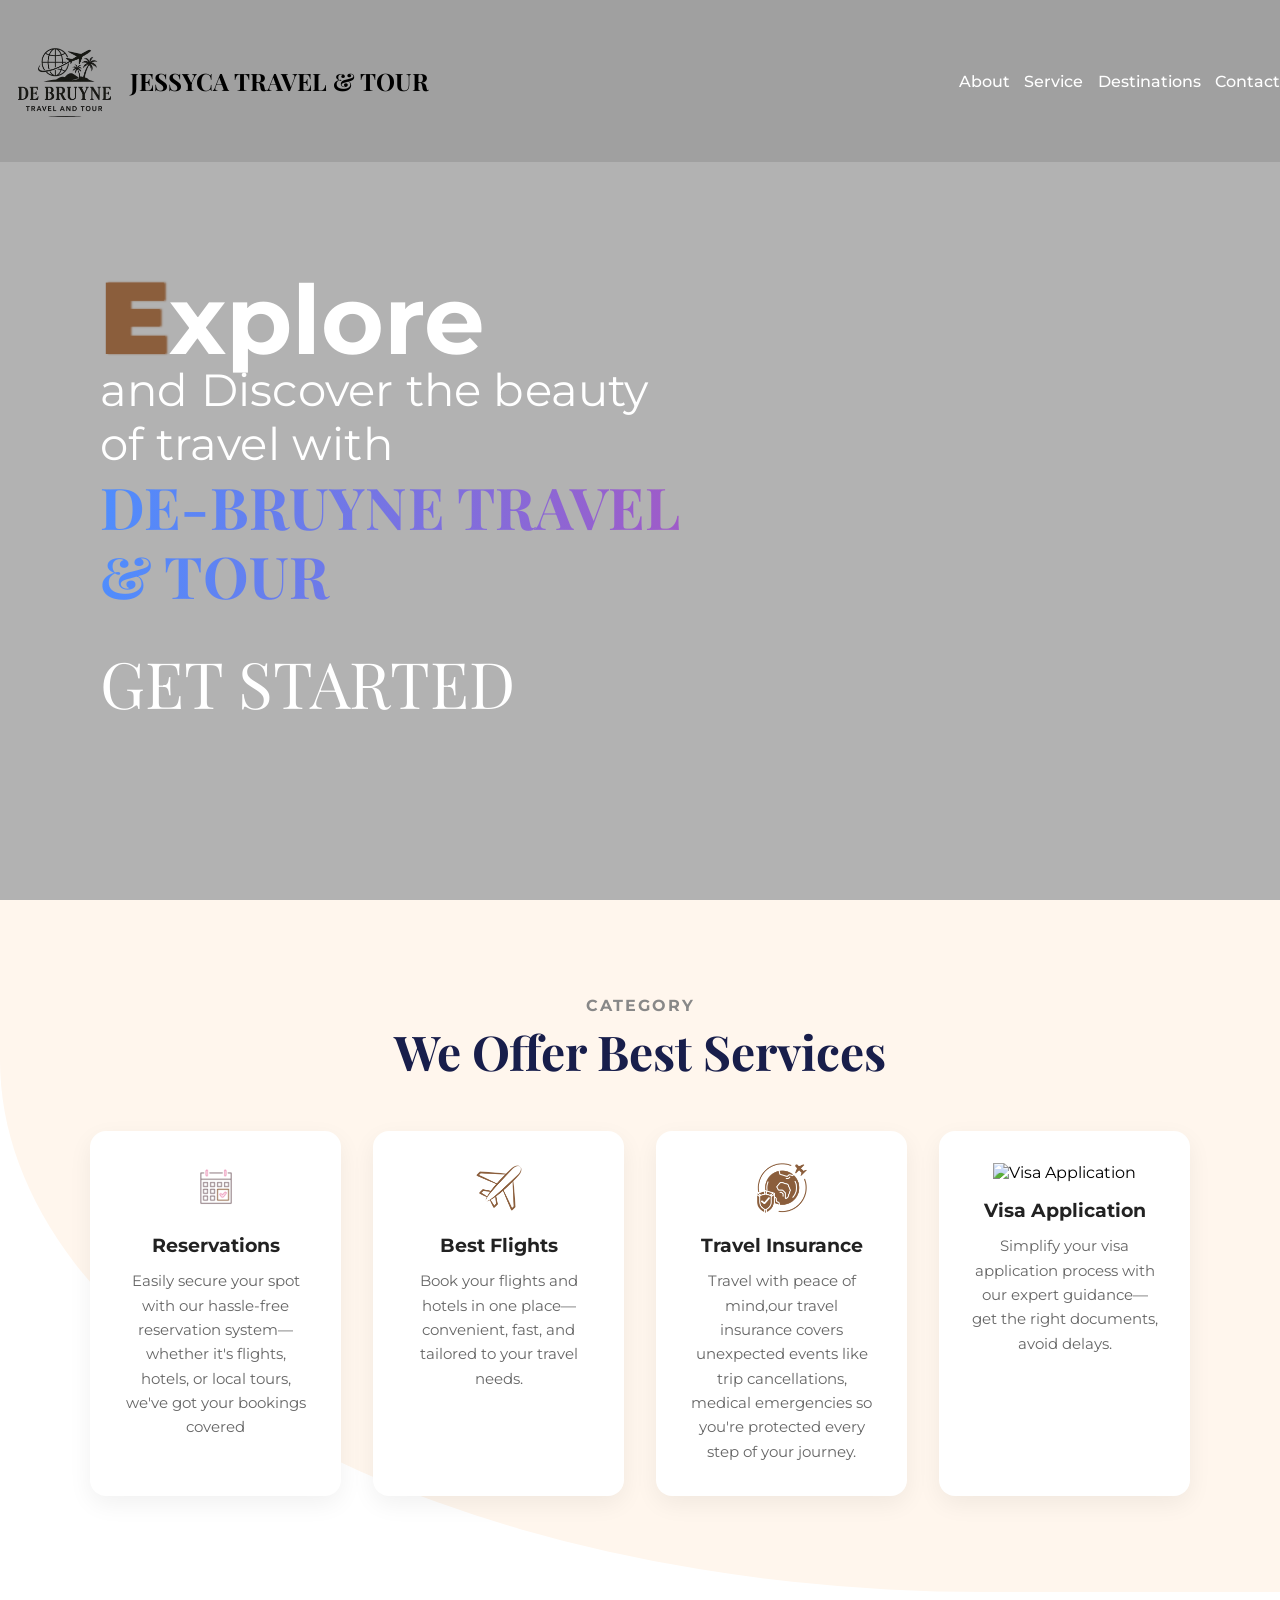
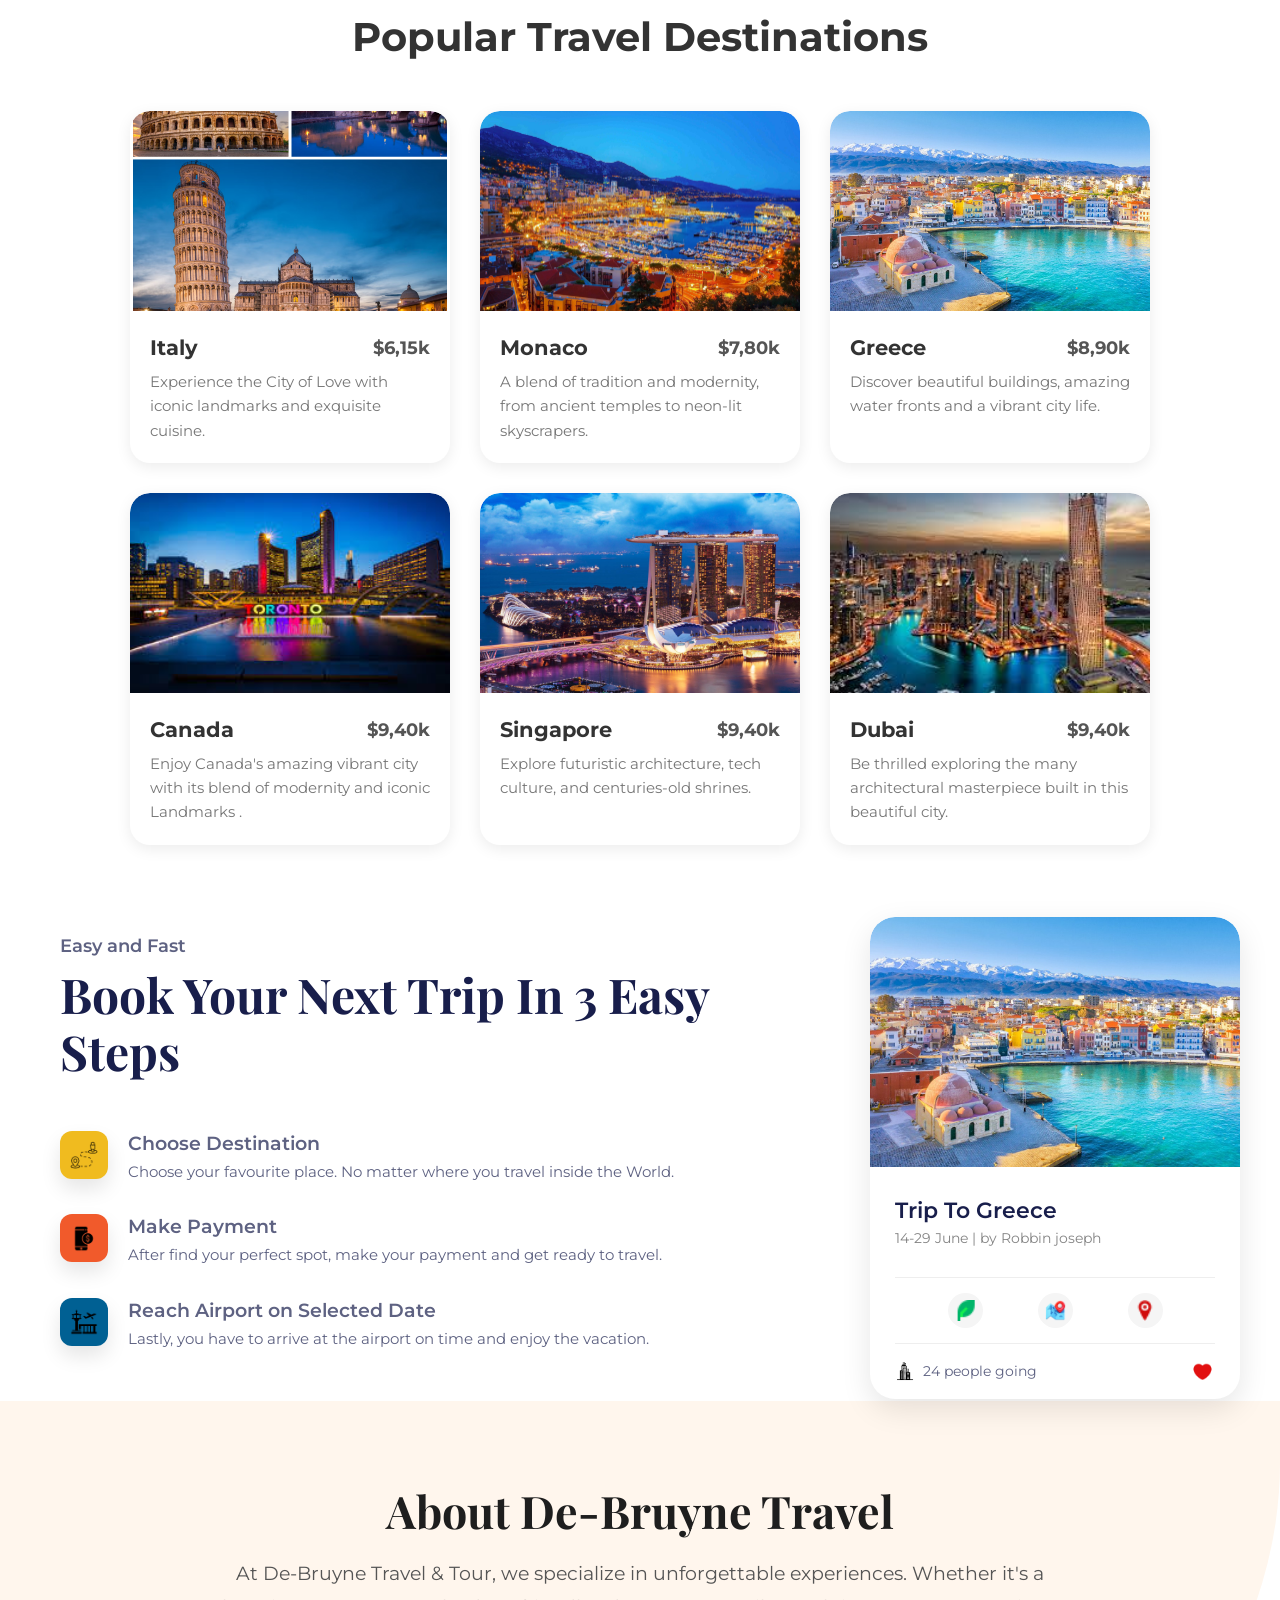
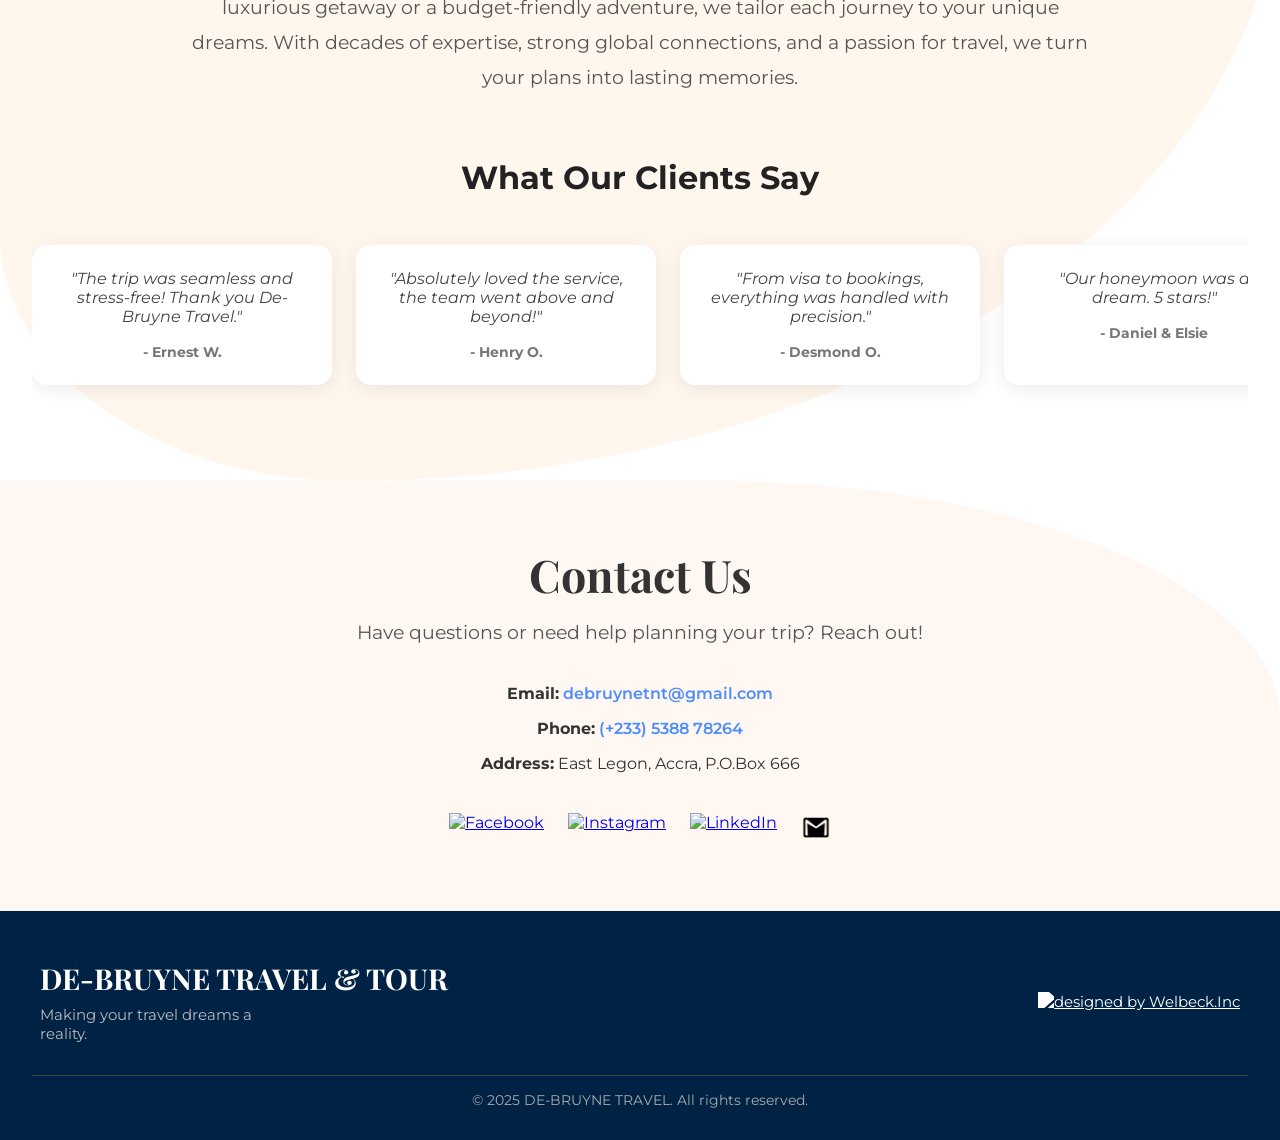
==== commit 4f57b094: "Update logo text from 'DE-BRUYNE' to 'JESSYCA'" ====
--- a/index.html
+++ b/index.html
@@ -22,7 +22,7 @@
       <nav class="navbar">
         <div class="logo-container">
           <img src="images/logo2.png" class="logo-img" alt="Logo">
-          <div class="logo-text">DE-BRUYNE TRAVEL & TOUR</div>
+          <div class="logo-text">JESSYCA TRAVEL & TOUR</div>
         </div>
         <div class="nav-links">
           <a href="#abouts">About</a>
